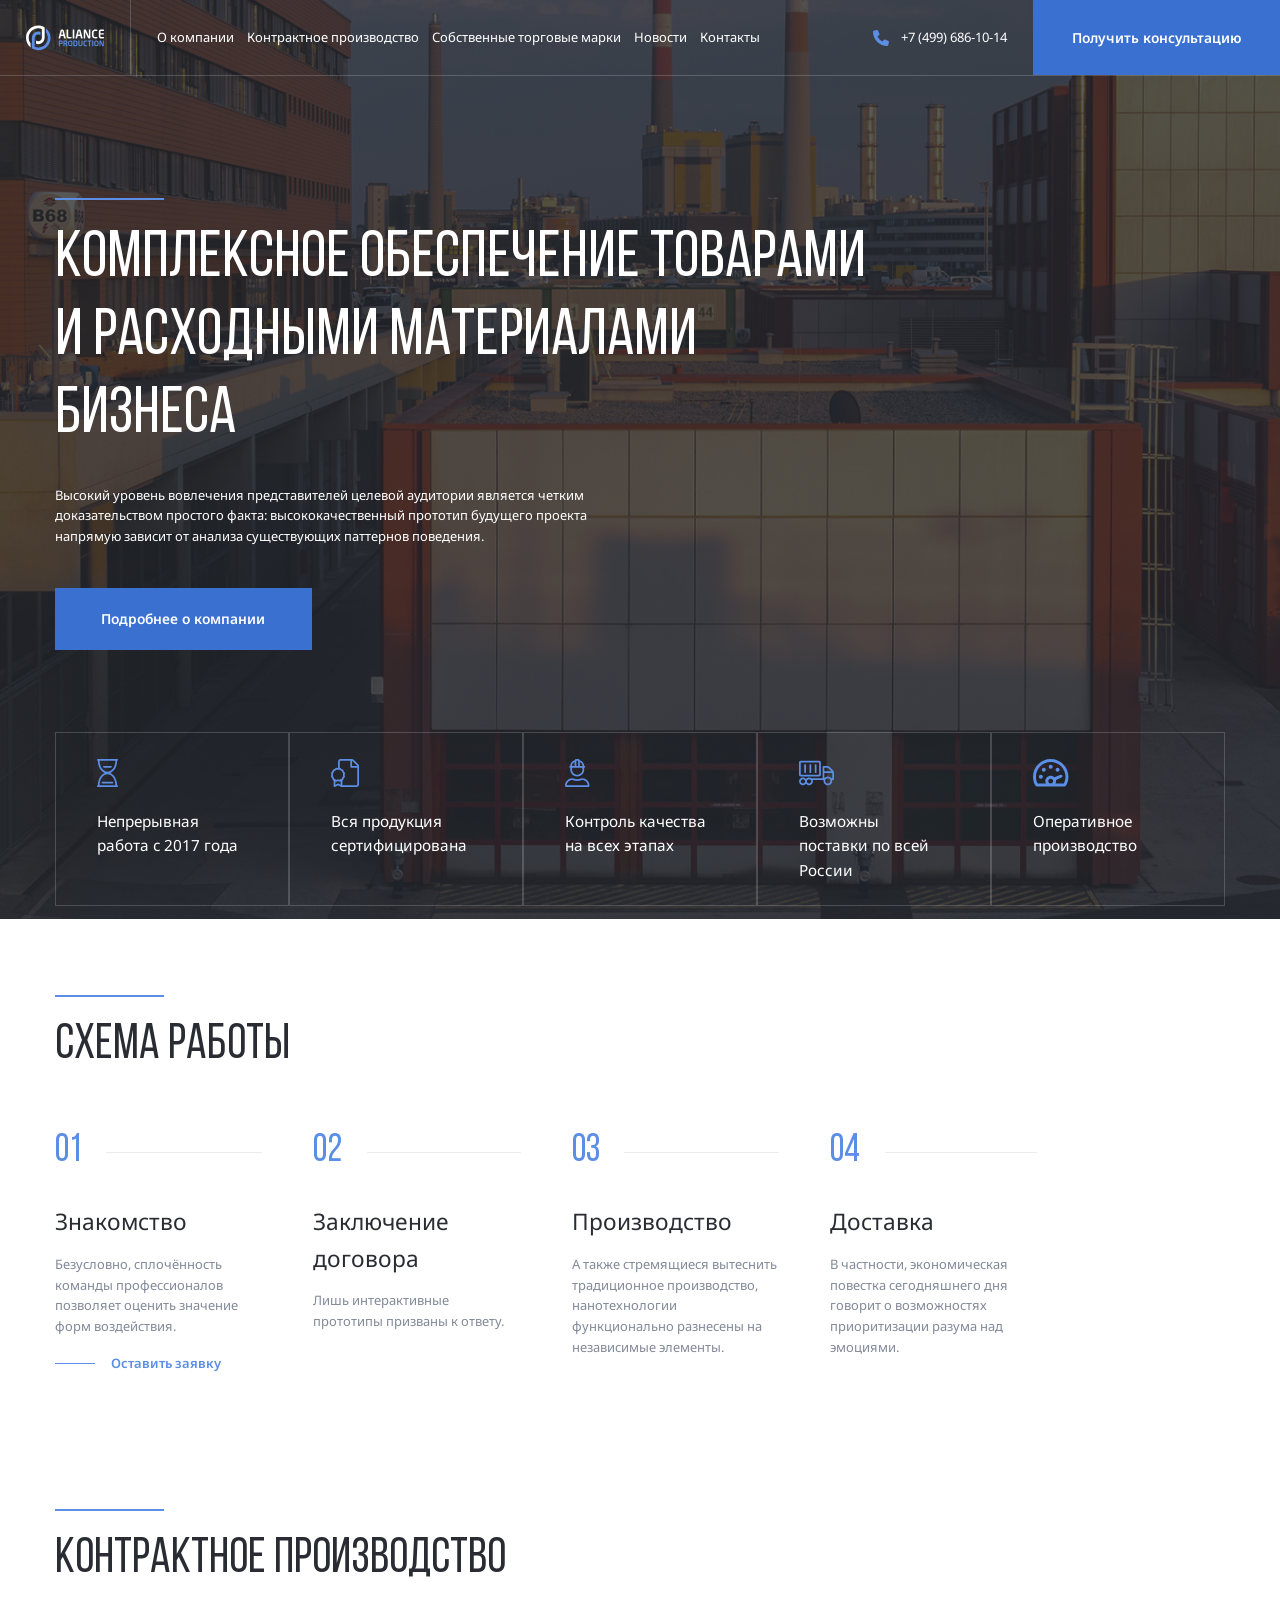
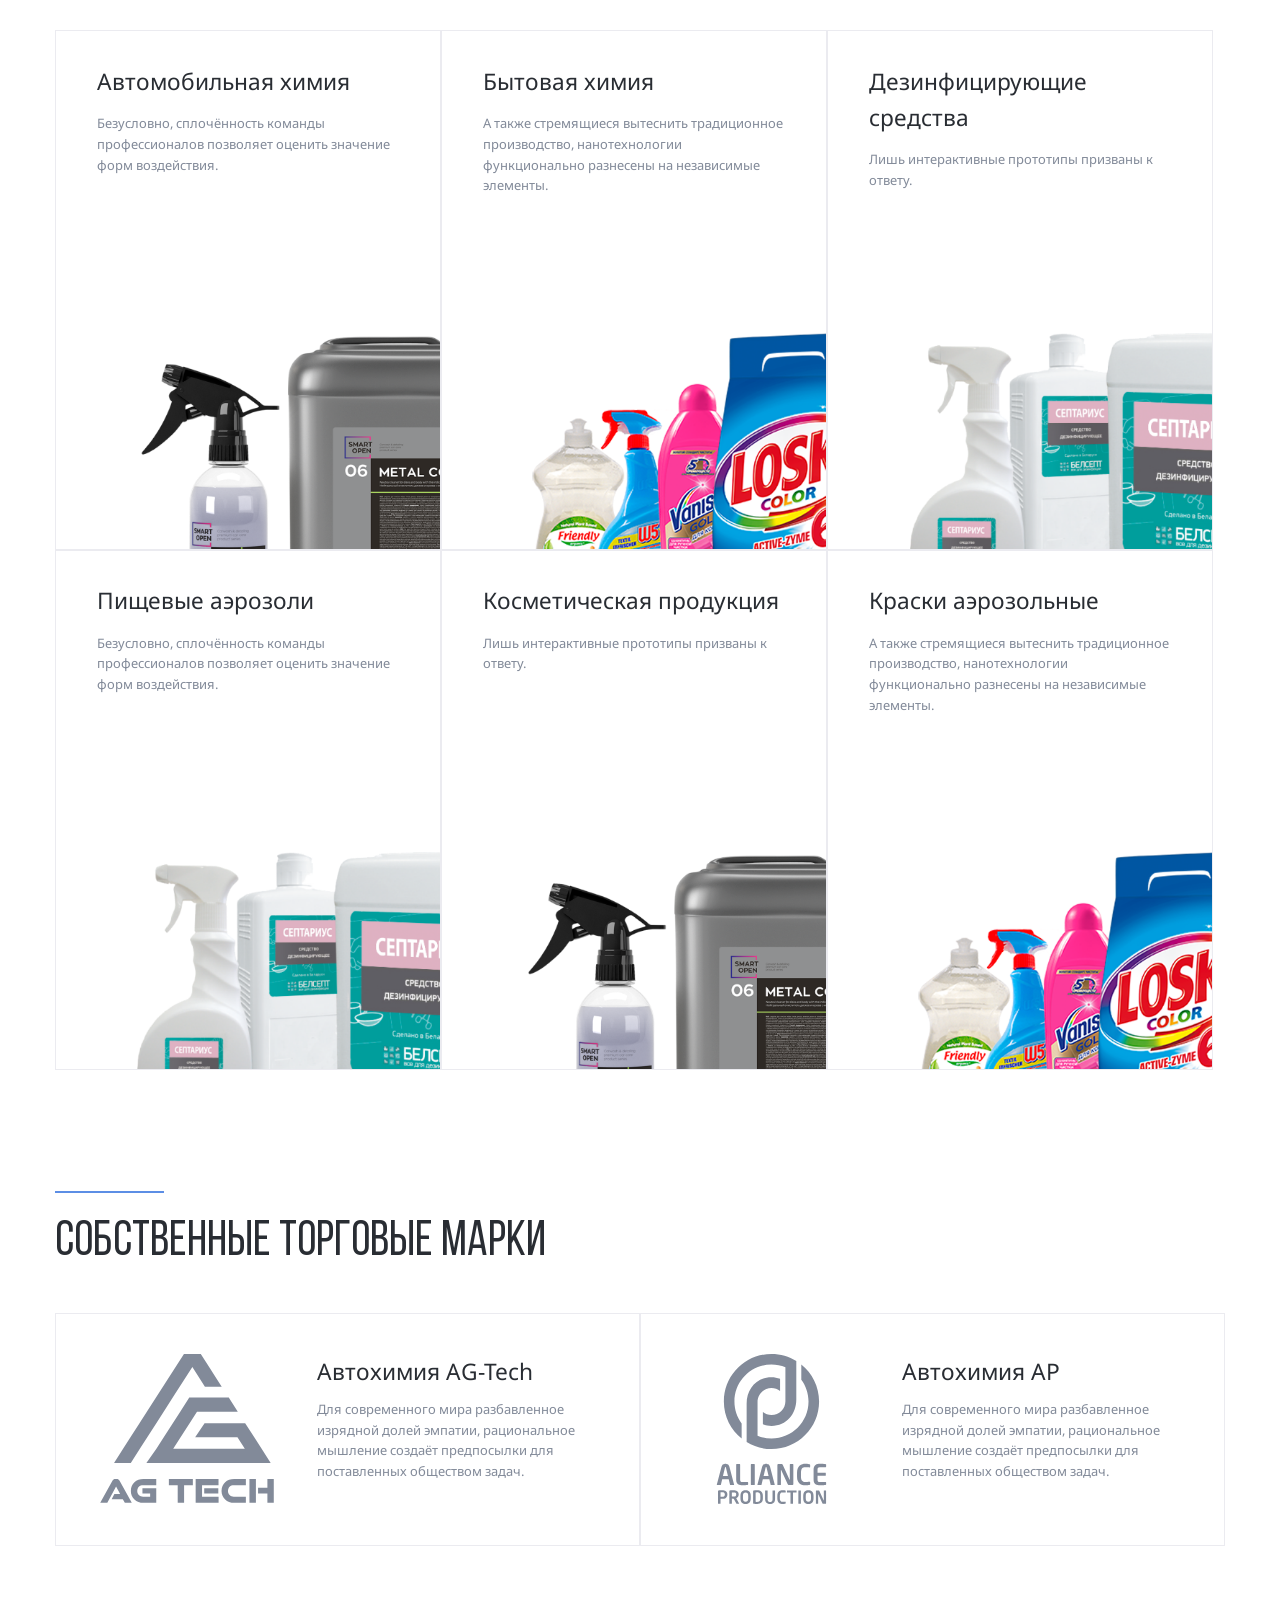
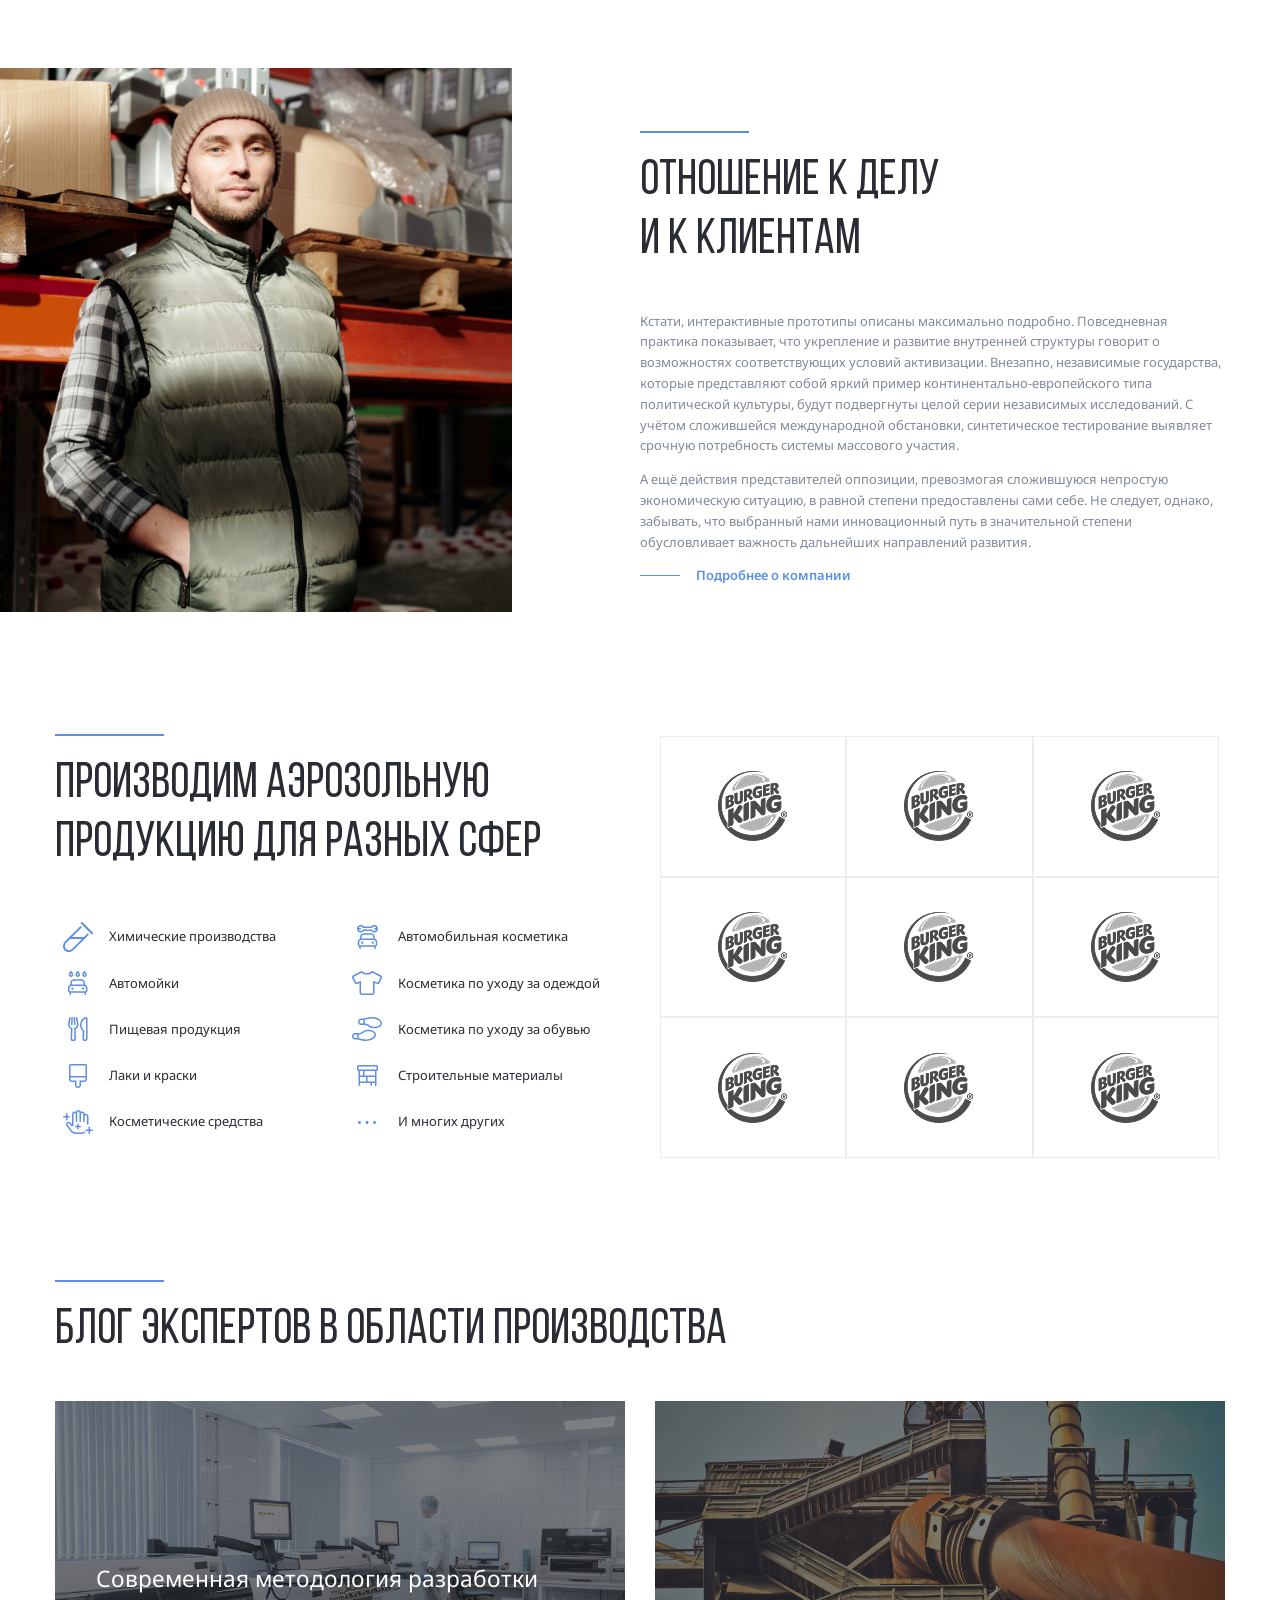
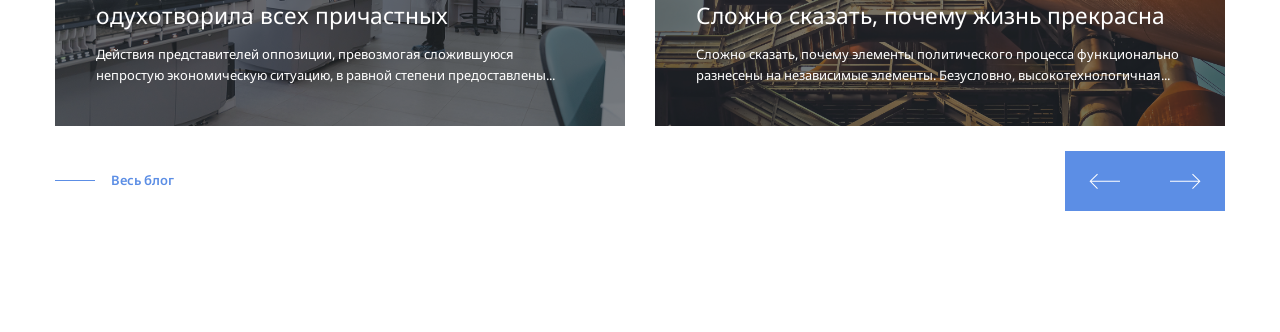
==== index.html @ 941fb851 "add: section blog" ====
<!DOCTYPE html>
<html lang="ru">
  <head>
    <meta charset="UTF-8" />
    <meta name="viewport" content="width=device-width, initial-scale=1.0" />
    <link rel="preconnect" href="https://fonts.googleapis.com" />
    <link rel="preconnect" href="https://fonts.gstatic.com" crossorigin />
    <link
      href="https://fonts.googleapis.com/css2?family=Noto+Sans:ital,wght@0,100..900;1,100..900&display=swap"
      rel="stylesheet"
    />
    <link rel="stylesheet" href="./css/swiper-bundle.min.css" />
    <link rel="stylesheet" href="./css/normalize.css" />
    <link rel="stylesheet" href="./css/style.css" />
    <title>Aliance Production</title>
  </head>
  <body>
    <div class="mobile-menu">
      <ul class="mobile-menu-nav">
        <li class="mobile-menu-nav-item">
          <a href="#" class="mobile-menu-link">О компании</a>
        </li>
        <li class="mobile-menu-nav-item">
          <a href="#" class="mobile-menu-link">Контрактное производство</a>
          <ul class="mobile-submenu">
            <li class="mobile-submenu-item">
              <a class="mobile-submenu-link" href="#">Автомобильная химия</a>
            </li>
            <li class="mobile-submenu-item">
              <a class="mobile-submenu-link" href="#">Бытовая химия</a>
            </li>
            <li class="mobile-submenu-item">
              <a class="mobile-submenu-link" href="#"
                >Дезинфицирующие средства</a
              >
            </li>
            <li class="mobile-submenu-item">
              <a class="mobile-submenu-link" href="#">Пищевые аэрозоли</a>
            </li>
            <li class="mobile-submenu-item">
              <a class="mobile-submenu-link" href="#"
                >Косметическая продукция</a
              >
            </li>
            <li class="mobile-submenu-item">
              <a class="mobile-submenu-link" href="#">Краски аэрозольные</a>
            </li>
          </ul>
        </li>
        <li class="mobile-menu-nav-item">
          <a href="#" class="mobile-menu-link">Собственные торговые марки</a>
          <ul class="mobile-submenu">
            <li class="mobile-submenu-item">
              <a class="mobile-submenu-link" href="#">Автохимия AG-Tech</a>
            </li>
            <li class="mobile-submenu-item">
              <a class="mobile-submenu-link" href="#">Автохимия AP</a>
            </li>
          </ul>
        </li>
        <li class="mobile-menu-nav-item">
          <a href="#" class="mobile-menu-link">Новости</a>
        </li>
        <li class="mobile-menu-nav-item">
          <a href="#" class="mobile-menu-link">Контакты</a>
        </li>
      </ul>
      <a href="tel:+74996861014" class="mobile-phone">+7 (499) 686-10-14</a>
      <div class="mobile-info">
        <svg class="phone-icon" width="24" height="24">
          <use xlink:href="./img/sprite.svg#PlacemarkFill"></use>
        </svg>
        <address class="mobile-info-address">
          г. Москва, Холодильный пер. 4к1с8
        </address>
      </div>
      <div class="mobile-info">
        <svg class="phone-icon" width="24" height="24">
          <use xlink:href="./img/sprite.svg#EmailSolid"></use>
        </svg>
        <a href="mailto:a.dragunov@tdaliance.ru" class="mobile-info-email">
          a.dragunov@tdaliance.ru
        </a>
      </div>
      <div class="mobile-social">
        <a href="#"
          ><svg class="phone-icon" width="24" height="24">
            <use xlink:href="./img/sprite.svg#vk"></use>
          </svg>
        </a>
        <a href="#"
          ><svg class="phone-icon" width="24" height="24">
            <use xlink:href="./img/sprite.svg#instagram"></use>
          </svg>
        </a>
      </div>
    </div>
    <nav class="navbar">
      <a href="#" class="mobile-menu-toggle">
        <div class="mobile-menu-line"></div>
        <div class="mobile-menu-line"></div>
        <div class="mobile-menu-line"></div>
      </a>
      <a href="./" class="header-logo">
        <svg class="logo-svg logo-light">
          <use href="./img/sprite.svg#logo-light"></use>
        </svg>
        <svg class="logo-svg logo">
          <use href="./img/sprite.svg#logo"></use>
        </svg>
      </a>
      <ul class="header-nav">
        <li class="header-nav-item">
          <a href="#" class="header-nav-link">О компании</a>
        </li>
        <li class="header-nav-item">
          <a href="#" class="header-nav-link">Контрактное производство</a>
        </li>
        <li class="header-nav-item">
          <a href="#" class="header-nav-link">Собственные торговые марки</a>
        </li>
        <li class="header-nav-item">
          <a href="#" class="header-nav-link">Новости</a>
        </li>
        <li class="header-nav-item">
          <a href="#" class="header-nav-link">Контакты</a>
        </li>
      </ul>
      <div class="header-phone">
        <svg class="phone-icon" width="24" height="24">
          <use xlink:href="./img/sprite.svg#phone"></use>
        </svg>
        <a href="tel:+74996861014" class="header-phone-link"
          >+7 (499) 686-10-14</a
        >
      </div>
      <!-- /.header-phone -->
      <button class="navbar-button button">
        <svg class="button-icon" width="24" height="24">
          <use xlink:href="./img/sprite.svg#phone"></use>
        </svg>
        <span class="button-text">Получить консультацию</span>
      </button>
    </nav>
    <!-- /.navbar -->
    <header class="header header-image">
      <div class="container">
        <div class="header-content">
          <div class="separator"></div>
          <h1 class="header-title">
            Комплексное обеспечение товарами и расходными материалами бизнеса
          </h1>
          <p class="header-text">
            Высокий уровень вовлечения представителей целевой аудитории является
            четким доказательством простого факта: высококачественный прототип
            будущего проекта напрямую зависит от анализа существующих паттернов
            поведения.
          </p>
          <div class="button header-button">Подробнее о компании</div>
        </div>
        <!-- /.header-content -->

        <!-- Slider main container -->
        <div class="swiper">
          <!-- Additional required wrapper -->
          <ul class="swiper-wrapper header-features">
            <!-- Slides -->
            <li class="swiper-slide header-features-item">
              <svg class="features-icon" width="36" height="36">
                <use xlink:href="./img/sprite.svg#Clock"></use>
              </svg>
              <p class="header-features-text">Непрерывная работа c 2017 года</p>
            </li>
            <li class="swiper-slide header-features-item">
              <svg class="features-icon" width="36" height="36">
                <use xlink:href="./img/sprite.svg#Sertificate"></use>
              </svg>
              <p class="header-features-text">Вся продукция сертифицирована</p>
            </li>
            <li class="swiper-slide header-features-item">
              <svg class="features-icon" width="36" height="36">
                <use xlink:href="./img/sprite.svg#Worker"></use>
              </svg>
              <p class="header-features-text">
                Контроль качества на всех этапах
              </p>
            </li>
            <li class="swiper-slide header-features-item">
              <svg class="features-icon" width="36" height="36">
                <use xlink:href="./img/sprite.svg#Delivery"></use>
              </svg>
              <p class="header-features-text">
                Возможны поставки по всей России
              </p>
            </li>
            <li class="swiper-slide header-features-item">
              <svg class="features-icon" width="36" height="36">
                <use xlink:href="./img/sprite.svg#Fast"></use>
              </svg>
              <p class="header-features-text">Оперативное производство</p>
            </li>
          </ul>

          <!-- If we need navigation buttons -->
          <div class="slider-buttons">
            <div class="slider-button-prev">
              <svg class="features-icon" width="36" height="24">
                <use xlink:href="./img/sprite.svg#arrow-prev"></use>
              </svg>
            </div>
            <div class="slider-button-next">
              <svg class="features-icon" width="36" height="24">
                <use xlink:href="./img/sprite.svg#arrow-next"></use>
              </svg>
            </div>
          </div>
          <!-- /.slider-buttons -->
        </div>
      </div>
      <!-- /.container -->
    </header>
    <section class="section section-light">
      <div class="container">
        <div class="separator"></div>
        <h2 class="section-title">схема работы</h2>

        <!-- Slider main container -->
        <div class="swiper steps-slider">
          <!-- Additional required wrapper -->
          <ol class="swiper-wrapper steps">
            <!-- Slides -->
            <li class="swiper-slide steps-item">
              <span class="steps-num">01</span>
              <h3 class="steps-title">Знакомство</h3>
              <p class="steps-text">
                Безусловно, сплочённость команды профессионалов позволяет
                оценить значение форм воздействия.
              </p>
              <a href="#" class="button-link">Оставить заявку</a>
            </li>
            <li class="swiper-slide steps-item">
              <span class="steps-num">02</span>
              <h3 class="steps-title">Заключение договора</h3>
              <p class="steps-text">
                Лишь интерактивные прототипы призваны к ответу.
              </p>
            </li>
            <li class="swiper-slide steps-item">
              <span class="steps-num">03</span>
              <h3 class="steps-title">Производство</h3>
              <p class="steps-text">
                А также стремящиеся вытеснить традиционное производство,
                нанотехнологии функционально разнесены на независимые элементы.
              </p>
            </li>
            <li class="swiper-slide steps-item">
              <span class="steps-num">04</span>
              <h3 class="steps-title">Доставка</h3>
              <p class="steps-text">
                В частности, экономическая повестка сегодняшнего дня говорит о
                возможностях приоритизации разума над эмоциями.
              </p>
            </li>
          </ol>
          <!-- If we need navigation buttons -->
          <div class="steps-buttons primary-buttons-wrapper">
            <div
              class="slider-button-prev steps-button-prev primary-button-prev"
            >
              <svg class="arrows-steps" width="36" height="24">
                <use xlink:href="./img/sprite.svg#arrow-prev"></use>
              </svg>
            </div>
            <div
              class="slider-button-next steps-button-next primary-button-next"
            >
              <svg class="arrows-steps" width="36" height="24">
                <use xlink:href="./img/sprite.svg#arrow-next"></use>
              </svg>
            </div>
          </div>
          <!-- /.slider-buttons -->
        </div>
      </div>
      <!-- /.container -->
    </section>
    <section class="section production">
      <div class="container">
        <div class="separator"></div>
        <h2 class="section-title">Контрактное производство</h2>
        <div class="cards">
          <a href="#" class="card">
            <div class="card-content">
              <h3 class="card-title">Автомобильная химия</h3>
              <p class="card-text">
                Безусловно, сплочённость команды профессионалов позволяет
                оценить значение форм воздействия.
              </p>
            </div>
            <!-- /.card-content -->
            <img
              src="./img/avto-him.png"
              alt="Автомобильная химия"
              class="card-image"
            />
          </a>
          <a href="#" class="card">
            <div class="card-content">
              <h3 class="card-title">Бытовая химия</h3>
              <p class="card-text">
                А также стремящиеся вытеснить традиционное производство,
                нанотехнологии функционально разнесены на независимые элементы.
              </p>
            </div>
            <!-- /.card-content -->
            <img
              src="./img/bit-him.png"
              alt="Бытовая химия"
              class="card-image"
            />
          </a>
          <a href="#" class="card">
            <div class="card-content">
              <h3 class="card-title">Дезинфицирующие средства</h3>
              <p class="card-text">
                Лишь интерактивные прототипы призваны к ответу.
              </p>
            </div>
            <!-- /.card-content -->
            <img
              src="./img/dezinfect.png"
              alt="Дезинфицирующие средства"
              class="card-image"
            />
          </a>
          <a href="#" class="card">
            <div class="card-content">
              <h3 class="card-title">Пищевые аэрозоли</h3>
              <p class="card-text">
                Безусловно, сплочённость команды профессионалов позволяет
                оценить значение форм воздействия.
              </p>
            </div>
            <!-- /.card-content -->
            <img
              src="./img/dezinfect.png"
              alt="Пищевые аэрозоли"
              class="card-image"
            />
          </a>
          <a href="#" class="card">
            <div class="card-content">
              <h3 class="card-title">Косметическая продукция</h3>
              <p class="card-text">
                Лишь интерактивные прототипы призваны к ответу.
              </p>
            </div>
            <!-- /.card-content -->
            <img
              src="./img/avto-him.png"
              alt="Косметическая продукция"
              class="card-image"
            />
          </a>
          <a href="#" class="card">
            <div class="card-content">
              <h3 class="card-title">Краски аэрозольные</h3>
              <p class="card-text">
                А также стремящиеся вытеснить традиционное производство,
                нанотехнологии функционально разнесены на независимые элементы.
              </p>
            </div>
            <!-- /.card-content -->
            <img
              src="./img/bit-him.png"
              alt="Краски аэрозольные"
              class="card-image"
            />
          </a>
        </div>
        <!-- /.cards -->
      </div>
    </section>
    <section class="section brands">
      <div class="container">
        <div class="separator"></div>
        <h2 class="section-title">собственные торговые марки</h2>
        <div class="brand-cards">
          <a href="#" class="brand-card">
            <svg class="brand-card-svg">
              <use xlink:href="./img/sprite.svg#AGTech-logo"></use>
            </svg>
            <h3 class="brand-card-title">Автохимия AG-Tech</h3>
            <p class="brand-card-text">
              Для современного мира разбавленное изрядной долей эмпатии,
              рациональное мышление создаёт предпосылки для поставленных
              обществом задач.
            </p>
          </a>
          <a href="#" class="brand-card">
            <svg class="brand-card-svg">
              <use xlink:href="./img/sprite.svg#logo-blue"></use>
            </svg>
            <h3 class="brand-card-title">Автохимия AP</h3>
            <p class="brand-card-text">
              Для современного мира разбавленное изрядной долей эмпатии,
              рациональное мышление создаёт предпосылки для поставленных
              обществом задач.
            </p>
          </a>
        </div>
        <!-- /.cards -->
      </div>
    </section>
    <section class="section founder">
      <img src="./img/Founder.jpg" alt="Founder" class="founder-photo" />
      <div class="container">
        <div class="founder-content-wrapper">
          <div class="founder-content">
            <div class="separator"></div>
            <h2 class="section-title">
              Отношение к делу <br />
              и к клиентам
            </h2>
            <p class="founder-text">
              Кстати, интерактивные прототипы описаны максимально подробно.
              Повседневная практика показывает, что укрепление и развитие
              внутренней структуры говорит о возможностях соответствующих
              условий активизации. Внезапно, независимые государства, которые
              представляют собой яркий пример континентально-европейского типа
              политической культуры, будут подвергнуты целой серии независимых
              исследований. С учётом сложившейся международной обстановки,
              синтетическое тестирование выявляет срочную потребность системы
              массового участия.
            </p>
            <p class="founder-text">
              А ещё действия представителей оппозиции, превозмогая сложившуюся
              непростую экономическую ситуацию, в равной степени предоставлены
              сами себе. Не следует, однако, забывать, что выбранный нами
              инновационный путь в значительной степени обусловливает важность
              дальнейших направлений развития.
            </p>
            <a href="#" class="button-link">Подробнее о компании</a>
          </div>
        </div>
        <!-- /.founder-content-wrapper -->
      </div>
    </section>
    <section class="section clients">
      <div class="container">
        <div class="separator"></div>
        <div class="clients-wrapper">
          <div class="clients-content">
            <h2 class="section-title">
              Производим аэрозольную продукцию для разных сфер
            </h2>
            <ul class="clients-list">
              <li class="clients-list-item">
                <svg width="30" height="30" class="client-logo">
                  <use xlink:href="./img/sprite.svg#Himic"></use>
                </svg>
                Химические производства
              </li>
              <li class="clients-list-item">
                <svg width="30" height="30" class="client-logo">
                  <use xlink:href="./img/sprite.svg#carwash"></use>
                </svg>
                Автомойки
              </li>
              <li class="clients-list-item">
                <svg width="30" height="30" class="clients-list-icon">
                  <use xlink:href="./img/sprite.svg#food"></use>
                </svg>
                Пищевая продукция
              </li>
              <li class="clients-list-item">
                <svg width="30" height="30" class="clients-list-icon">
                  <use xlink:href="./img/sprite.svg#brush"></use>
                </svg>
                Лаки и краски
              </li>
              <li class="clients-list-item">
                <svg width="30" height="30" class="clients-list-icon">
                  <use xlink:href="./img/sprite.svg#cosmetic"></use>
                </svg>
                Косметические средства
              </li>
              <li class="clients-list-item">
                <svg width="30" height="30" class="clients-list-icon">
                  <use xlink:href="./img/sprite.svg#car-cosm"></use>
                </svg>
                Автомобильная косметика
              </li>
              <li class="clients-list-item">
                <svg width="30" height="30" class="clients-list-icon">
                  <use xlink:href="./img/sprite.svg#shirt"></use>
                </svg>
                Косметика по уходу за одеждой
              </li>
              <li class="clients-list-item">
                <svg width="30" height="30" class="clients-list-icon">
                  <use xlink:href="./img/sprite.svg#boots"></use>
                </svg>
                Косметика по уходу за обувью
              </li>
              <li class="clients-list-item">
                <svg width="30" height="30" class="clients-list-icon">
                  <use xlink:href="./img/sprite.svg#bricks"></use>
                </svg>
                Строительные материалы
              </li>
              <li class="clients-list-item">
                <svg width="30" height="30" class="clients-list-icon">
                  <use xlink:href="./img/sprite.svg#more"></use>
                </svg>
                И многих других
              </li>
            </ul>
          </div>
          <!-- /.clients-content -->
          <div class="clients-logo-list">
            <a href="#" class="clients-logo-item">
              <img
                src="./img/client-logo-color.png"
                alt="client logo"
                class="clients-logo"
              />
            </a>
            <a href="#" class="clients-logo-item">
              <img
                src="./img/client-logo-color.png"
                alt="client logo"
                class="clients-logo"
              />
            </a>
            <a href="#" class="clients-logo-item">
              <img
                src="./img/client-logo-color.png"
                alt="client logo"
                class="clients-logo"
              />
            </a>
            <a href="#" class="clients-logo-item">
              <img
                src="./img/client-logo-color.png"
                alt="client logo"
                class="clients-logo"
              />
            </a>
            <a href="#" class="clients-logo-item">
              <img
                src="./img/client-logo-color.png"
                alt="client logo"
                class="clients-logo"
              />
            </a>
            <a href="#" class="clients-logo-item">
              <img
                src="./img/client-logo-color.png"
                alt="client logo"
                class="clients-logo"
              />
            </a>
            <a href="#" class="clients-logo-item">
              <img
                src="./img/client-logo-color.png"
                alt="client logo"
                class="clients-logo"
              />
            </a>
            <a href="#" class="clients-logo-item">
              <img
                src="./img/client-logo-color.png"
                alt="client logo"
                class="clients-logo"
              />
            </a>
            <a href="#" class="clients-logo-item">
              <img
                src="./img/client-logo-color.png"
                alt="client logo"
                class="clients-logo"
              />
            </a>
          </div>
        </div>
        <!-- /.clients-wrapper -->
      </div>
    </section>
    <section class="section blog">
      <div class="container">
        <div class="separator"></div>
        <h2 class="section-title">Блог экспертов в области производства</h2>
        <div class="swiper blog-slider">
          <!-- Additional required wrapper -->
          <div class="swiper-wrapper">
            <!-- Slides -->
            <a href="#" class="swiper-slide blog-card"
              ><img
                src="./img/blog/blog-photo-machine.jpg"
                alt="blog-photo"
                class="blog-card-image"
              />
              <h3 class="blog-card-title">
                Современная методология разработки одухотворила всех причастных
              </h3>
              <p class="blog-card-text">
                Действия представителей оппозиции, превозмогая сложившуюся
                непростую экономическую ситуацию, в равной степени
                предоставлены...
              </p>
            </a>
            <a href="#" class="swiper-slide blog-card"
              ><img
                src="./img/blog/blog-photo-pipes.jpg"
                alt="blog-photo"
                class="blog-card-image"
              />
              <h3 class="blog-card-title">
                Сложно сказать, почему жизнь прекрасна
              </h3>
              <p class="blog-card-text">
                Сложно сказать, почему элементы политического процесса
                функционально разнесены на независимые элементы. Безусловно,
                высокотехнологичная...
              </p>
            </a>
            <a href="#" class="swiper-slide blog-card"
              ><img
                src="./img/blog/blog-photo-machine.jpg"
                alt="blog-photo"
                class="blog-card-image"
              />
              <h3 class="blog-card-title"></h3>
              <p class="blog-card-text"></p>
            </a>
          </div>

          <div class="blog-slider-footer">
            <a href="#" class="button-link">Весь блог</a>
            <div class="blog-buttons primary-buttons-wrapper">
              <div class="blog-button-prev primary-button-prev">
                <svg class="arrows-steps" width="36" height="24">
                  <use xlink:href="./img/sprite.svg#arrow-prev"></use>
                </svg>
              </div>
              <div class="blog-button-next primary-button-next">
                <svg class="arrows-steps" width="36" height="24">
                  <use xlink:href="./img/sprite.svg#arrow-next"></use>
                </svg>
              </div>
            </div>
            <!-- /.blog-buttons -->
          </div>
          <!-- /.blog-slider-footer -->
        </div>
      </div>
    </section>
    <script src="./js/swiper-bundle.min.js"></script>
    <script src="./js/main.js"></script>
  </body>
</html>
---- css/style.css ----
* {
  box-sizing: border-box;
}

html {
  font-size: 16px;
}

@font-face {
  font-family: "Bebas Neue";
  src: url("../fonts/BebasNeueRegular.woff") format("woff");
  font-weight: normal;
  font-style: normal;
}

body {
  font-family: "Noto Sans", sans-serif;
}

.mobile-menu {
  display: none;
}

.container {
  max-width: 90rem;
  margin: auto;
}

.navbar {
  height: 5.875rem;
  width: 100%;
  left: 0;
  top: 0;
  z-index: 2;
  display: flex;
  align-items: center;
  color: #ffffff;
  position: fixed;
  border-bottom: 1px solid rgba(235, 235, 240, 0.2);
  transition: background-color 0.2s, height 0.2s;
}

.navbar-light {
  background-color: #ffffff;
  color: #292d33;
  height: 4.625rem;
}

.phone-icon {
  fill: #5c8ee6;
}

.logo {
  display: none;
}

.logo-svg {
  width: 8.75rem;
  height: 2.75rem;
}

.navbar-light .header-logo-path {
  fill: #292d33;
}
.header {
  padding-top: 5.875rem;
}

.header-image {
  background-image: url("../img/header-bg.png");
  background-size: cover;
  background-repeat: no-repeat;
  background-position: top;
  position: relative;
}

.header-image::before {
  content: "";
  position: absolute;
  background: rgba(41, 45, 51, 0.75);
  top: 0;
  left: 0;
  width: 100%;
  height: 100%;
  z-index: 0;
}
.header-logo {
  display: flex;
  align-items: center;
  padding: 0 3.125rem;
  border-right: 1px solid rgba(235, 235, 240, 0.2);
  height: 100%;
}

.header-nav {
  display: flex;
  align-items: center;
  height: 100%;
  flex-basis: 100%;
  list-style: none;
  padding: 0;
  padding-left: 3.125rem;
  margin: 0;
}

.header-nav-item {
  height: 100%;
  display: flex;
  align-items: center;
}

.header-nav-item:not(:last-child) {
  margin-right: 4%;
}

.header-nav-link {
  display: flex;
  align-items: center;
  height: 100%;
  text-decoration: none;
  font-size: 1rem;
  color: inherit;
  position: relative;
}

.header-nav-link:after {
  content: "";
  width: 0px;
  height: 2px;
  position: absolute;
  bottom: -1px;
  background-color: #5c8ee6;
  transition: width 0.2s;
  right: 0;
  left: auto;
}

.header-nav-link:hover::after {
  width: 100%;
  right: auto;
  left: 0;
}

.header-phone {
  display: flex;
  flex-shrink: 0;
  align-items: center;
  gap: 0.625rem;
  margin-right: 3.125rem;
}

.header-phone-link {
  color: inherit;
  text-decoration: none;
  font-size: 1rem;
}

.button {
  padding: 1.625rem 3.75rem;
  display: inline-block;
  font-weight: 600;
  font-size: 1.0625rem;
  line-height: 160%;
  color: #ffffff;
  background: #3a71d1;
  border: none;
  cursor: pointer;
}

.navbar-button {
  height: 100%;
  width: 19rem;
  flex-shrink: 0;
  padding: 1.5625rem 0;
}

.navbar-button .button-icon {
  display: none;
}

.header-button {
  padding: 1.5625rem 3.5625rem;
  height: 100%;
}

.separator {
  width: 8.375rem;
  height: 2px;
  background: #5c8ee5;
}

.header-content {
  padding-top: 9.375rem;
  position: relative;
  z-index: 1;
  color: #ffffff;
}

.header-title {
  max-width: 63.75rem;
  font-family: "Bebas Neue";
  font-weight: 400;
  font-size: 5rem;
  line-height: 120%;
  margin: 1.5625rem 0 2.3125rem;
}

.header-text {
  max-width: 45rem;
  font-weight: 400;
  font-size: 1rem;
  line-height: 160%;
  margin-bottom: 3.125rem;
}

.header-features {
  display: flex;
  min-height: 10.5rem;
  padding: 0;
  margin-top: 6.25rem;
  list-style: none;
  color: #ffffff;
  position: relative;
}

.header-features-item {
  padding: 1.75rem 3.125rem;
  height: auto;
  width: 18rem;
  border: 1px solid rgba(235, 235, 240, 0.2);
}

.header-features-text {
  font-weight: 400;
  font-size: 1.18rem;
  line-height: 160%;
  margin-bottom: 0;
  margin-top: 1.125rem;
  margin-right: 0.3125rem;
}

.slider-buttons {
  display: none;
  height: 44px;
}

.slider-button-prev,
.slider-button-next {
  height: 100%;
  flex-basis: 50%;
  border: 1px solid rgba(235, 235, 240, 0.2);
  display: flex;
  align-items: center;
  justify-content: center;
  cursor: pointer;
}

.swiper {
  display: flex;
  flex-direction: column;
}

.primary-button-prev,
.primary-button-next {
  height: 100%;
  width: 80px;
  display: flex;
  align-items: center;
  justify-content: center;
  cursor: pointer;
  background: #5c8ee5;
}

.primary-buttons-wrapper {
  display: flex;
  height: 60px;
  justify-content: flex-end;
}
.steps-buttons {
  display: none;
}

.section {
  margin-top: 5.8125rem;
  margin-bottom: 9.375rem;
}

.section-title {
  margin-top: 1.5625rem;
  font-family: "Bebas Neue";
  color: #292d33;
  font-size: 3.75rem;
  font-weight: 400;
  line-height: 120%;
}

.steps {
  display: flex;
  padding: 0;
  list-style: none;
  gap: 1.875rem;
}

.steps-item {
  max-width: 20.625rem;
  padding: 0 2.0625rem 0 0;
}

.steps-num {
  display: flex;
  align-items: center;
  font-family: "Bebas Neue";
  color: #5c8ee5;
  font-size: 3rem;
  line-height: 120%;
}

.steps-num::after {
  content: "";
  height: 1px;
  background: #ebebf0;
  width: 100%;
  margin-left: 1.875rem;
}

.steps-title {
  margin-top: 2.1875rem;
  margin-bottom: 0.625rem;
  font-weight: 400;
  font-size: 1.75rem;
  line-height: 160%;
  color: #292d33;
}

.steps-text {
  margin-bottom: 1.25rem;
  font-size: 1rem;
  line-height: 160%;
  color: #828a99;
}

.button-link {
  display: flex;
  align-items: center;
  text-decoration: none;
  font-weight: 600;
  font-size: 1rem;
  line-height: 160%;
  color: #5c8ee5;
}

.button-link::before {
  content: "";
  height: 1px;
  width: 40px;
  background: #5c8ee5;
  margin-right: 1.25rem;
  transition: width 0.2s;
}

.button-link:hover:before {
  width: 60px;
}

.cards {
  display: flex;
  flex-wrap: wrap;
}

.card {
  text-decoration: none;
  flex-basis: 33%;
  border: 1px solid #ebebf0;
  position: relative;
  transition: border 0.2s;
}

.card:hover .card-title {
  color: #5c8ee6;
}

.card:hover {
  border-color: #5c8ee6;
}

.card-content {
  padding: 2.5rem 3.125rem;
}

.card-image {
  position: absolute;
  bottom: 0;
  right: 0;
  z-index: 0;
  width: 90%;
}

.card-title {
  font-weight: 400;
  font-size: 1.75rem;
  line-height: 160%;
  color: #292d33;
  margin-top: 0;
  margin-bottom: 0.625rem;
  transition: color 0.2s;
}

.card-text {
  font-size: 1rem;
  line-height: 160%;
  color: #828a99;
  margin-bottom: 24.625rem;
}

.brand-cards {
  display: flex;
}

.brand-card {
  display: grid;
  grid-template-columns: 180px 1fr;
  grid-template-rows: auto 2fr;
  grid-column-gap: 3.125rem;
  grid-template-areas:
    "logo title title"
    "logo text text";
  text-decoration: none;
  flex-basis: 50%;
  padding: 3.125rem;
  border: 1px solid #ebebf0;
  transition: border 0.2s;
}

.brand-card:hover .brand-card-title {
  color: #5c8ee6;
}

.brand-card:hover {
  border-color: #5c8ee6;
}
.brand-card:hover .brand-card-svg {
  fill: #5c8ee6;
}

.brand-card-title {
  grid-area: title;
  margin: 0;
  font-weight: 400;
  font-size: 1.75rem;
  line-height: 160%;
  color: #292d33;
  transition: color 0.2s;
}

.brand-card-text {
  grid-area: text;
  margin: 0;
  margin-top: 0.625rem;
  font-size: 1rem;
  line-height: 160%;
  color: #828a99;
}

.brand-card-svg {
  width: 100%;
  fill: #828a99;
  grid-area: logo;
}

.founder {
  position: relative;
  padding-top: 63px;
  padding-bottom: 2rem;
  min-height: 41.25rem;
}

.founder-photo {
  position: absolute;
  left: 0;
  top: 0;
  width: 40%;
  height: 100%;
  object-fit: cover;
}

.founder-content {
  max-width: 45rem;
}

.founder-content-wrapper {
  display: flex;
  justify-content: flex-end;
}

.founder-text {
  color: #828a99;
  font-weight: 400;
  font-size: 1rem;
  line-height: 160%;
}
.clients-wrapper {
  display: flex;
  gap: 3.125rem;
}

.clients-content {
  flex-basis: 50%;
}
.clients-list {
  list-style: none;
  padding: 0;
  columns: 2 auto;
}
.clients-list-item {
  display: flex;
  align-items: center;
  gap: 1.25rem;
  font-weight: 400;
  font-size: 1rem;
  line-height: 160%;
  color: #292d33;
  padding: 0.625rem;
}
.clients-logo-list {
  display: flex;
  flex-wrap: wrap;
  flex-shrink: 10;
}
.clients-logo-item {
  flex-basis: 33%;
  border: 1px solid #ebebf0;
  display: flex;
  align-items: center;
  justify-content: center;
  padding: 1rem;
}
.clients-logo {
  max-width: 100%;
  width: 70px;
  height: 70px;
  filter: grayscale(100%);
  transition: filter 0.2s ease;
  cursor: pointer;
}
.clients-logo:hover {
  filter: grayscale(0%);
}
.blog-card {
  display: flex;
  position: relative;
  min-height: 25rem;
  flex-direction: column;
  text-decoration: none;
  color: #ffffff;
  justify-content: flex-end;
  padding: 3.125rem;
}
.blog-card::before {
  content: "";
  position: absolute;
  width: 100%;
  height: 100%;
  left: 0;
  top: 0;
  background: rgba(41, 45, 51, 0.6);
  z-index: -1;
}
.blog-card-image {
  position: absolute;
  left: 0;
  top: 0;
  width: 100%;
  height: 100%;
  object-fit: cover;
  z-index: -2;
}
.blog-card-title {
  font-style: normal;
  font-weight: 400;
  font-size: 1.75rem;
  line-height: 160%;
  margin-top: 0;
  margin-bottom: 10px;
}
.blog-card-text {
  font-weight: 400;
  font-size: 1rem;
  line-height: 160%;
  margin: 0;
}
.blog-slider-footer {
  display: flex;
  align-items: center;
  margin-top: 1.875rem;
  justify-content: space-between;
}

@media (min-width: 1460px) and (max-width: 1920px) {
  html {
    font-size: 14px;
  }
}

@media (max-width: 1460px) {
  html {
    font-size: 13px;
  }
  .header-logo {
    padding: 2rem;
  }
  .logo-svg {
    max-width: 6rem;
  }
  .header-nav {
    padding-left: 2rem;
  }
  .header-nav-item:not(:last-child) {
    margin-right: 1rem;
  }
  .header-phone {
    margin-right: 2rem;
  }
}

@media (max-width: 1200px) {
  .container {
    max-width: 70rem;
  }
  .header-phone {
    display: none;
  }
  .header-features {
    margin-bottom: 0;
  }
  .navbar {
    height: 5.8rem;
  }
  .navbar-button {
    padding-left: 2.3rem;
    padding-right: 2.3rem;
  }
  .slider-buttons {
    display: flex;
  }
  .card {
    flex-basis: 50%;
  }
  .brand-card {
    grid-template-columns: auto auto;
  }
  .founder-content {
    max-width: 35rem;
  }
  .clients-content {
    flex-basis: 60%;
  }
}

@media (max-width: 1024px) {
  html {
    font-size: 12px;
  }
  .container {
    max-width: 60rem;
  }
  .header-nav {
    display: none;
  }
  .header-logo {
    flex-grow: 1;
    justify-content: center;
  }
  .logo-svg {
    max-width: 10rem;
  }
  .header-text {
    font-size: 14px;
  }
  .mobile-menu-toggle {
    width: 80px;
    height: 100%;
    display: flex;
    flex-direction: column;
    justify-content: space-between;
    padding: 2.3rem 2.5rem;
    border-right: 1px solid rgba(235, 235, 240, 0.2);
  }
  .navbar-light .mobile-menu-line {
    background-color: #333333;
  }
  .mobile-menu-line {
    height: 1px;
    width: 100%;
    background-color: #ffffff;
    transition: transform 0.2s;
  }
  .mobile-menu-line:nth-child(2) {
    width: 80%;
  }
  .navbar-button {
    width: auto;
  }
  .navbar-button .button-text {
    display: none;
  }
  .navbar-button .button-icon {
    display: block;
    fill: #ffffff;
  }
  .mobile-menu {
    position: fixed;
    top: 0;
    right: 0;
    left: 0;
    bottom: 0;
    width: 100%;
    height: 100%;
    overflow: auto;
    z-index: 2;
    background-color: #ffffff;
    padding-top: 5rem;
    padding-left: 1.5rem;
    padding-right: 1.5rem;
  }
  .mobile-menu.is-open {
    display: block;
  }
  .mobile-menu-nav {
    list-style: none;
    padding: 0;
  }
  .mobile-menu-nav-item {
    padding-bottom: 2rem;
  }
  .mobile-menu-link {
    text-decoration: none;
    font-weight: 700;
    font-size: 14px;
    line-height: 160%;
    color: #292d33;
  }
  .mobile-submenu {
    list-style: none;
    padding: 0;
    padding-left: 1rem;
    margin-top: 1rem;
  }
  .mobile-submenu-item {
    display: block;
    margin-bottom: 10px;
  }
  .mobile-submenu-link {
    text-decoration: none;
    font-weight: 400;
    font-size: 14px;
    line-height: 160%;
    color: #828a99;
  }
  .mobile-phone {
    display: block;
    font-weight: 600;
    font-size: 20px;
    line-height: 160%;
    text-decoration: underline;
    text-decoration-skip-ink: none;
    color: #292d33;
    border-top: 1px solid #ebebf0;
    padding-top: 2rem;
    margin-bottom: 1.5rem;
  }
  .mobile-info {
    display: flex;
    align-items: center;
    gap: 1rem;
    margin-bottom: 1rem;
  }
  .mobile-info-address,
  .mobile-info-email {
    font-style: normal;
    font-weight: 400;
    font-size: 14px;
    line-height: 160%;
    color: #292d33;
    text-decoration: none;
  }
  .mobile-social {
    margin-top: 1.5rem;
    display: flex;
    gap: 15px;
  }
  .close-menu .mobile-menu-line:nth-child(2) {
    display: none;
  }
  .close-menu .mobile-menu-line:nth-child(1) {
    transform: rotate(45deg) translateY(9px);
  }
  .close-menu .mobile-menu-line:nth-child(3) {
    transform: rotate(-45deg) translateY(-9px);
  }
  .primary-buttons-wrapper {
    display: flex;
    height: 40px;
    width: 120px;
    margin-left: auto;
  }
  .primary-button-prev,
  .primary-button-next {
    width: 60px;
  }
  .arrows-steps {
    width: 30px;
  }
  .brand-cards {
    flex-direction: column;
  }
  .clients-wrapper {
    flex-direction: column;
  }
}

@media (max-width: 768px) {
  .container {
    max-width: 40rem;
  }
  .header-title {
    font-size: 4rem;
  }
  .header-content {
    padding-top: 4rem;
  }
  .card {
    flex-basis: 100%;
  }
  .header-features {
    margin-top: 4.25rem;
  }
  .header-features-item {
    height: 11.75rem;
  }
  .founder-photo {
    position: relative;
    width: 100%;
    margin-bottom: 3.125rem;
  }
  .founder-content {
    width: 100%;
  }
}

@media (max-width: 576px) {
  .container {
    max-width: 90%;
  }
  .section {
    margin-top: 7.8rem;
  }
  .section-title {
    font-size: 36px;
  }
  .steps-num {
    font-size: 4rem;
  }
  .navbar-button {
    width: 80px;
  }
  .header-title {
    margin: 1.56rem 0 1.12rem;
  }
  .header-text {
    margin-bottom: 2.125rem;
  }
  .header-button {
    width: 100%;
    text-align: center;
    font-size: 14px;
    padding: 1.8rem 4rem;
  }
  .steps-slider {
    margin-top: -14px;
  }
  .steps-title {
    margin-top: 1.19rem;
  }
  .button-link {
    font-size: 1.2rem;
  }
  .card-content {
    padding: 1.5rem 3.125rem;
  }
  .brand-card {
    grid-template-areas:
      "logo title"
      "text text";
    padding: 1.125rem;
  }
  .brand-card-text {
    font-size: 14px;
  }
  .brand-card-svg {
    width: 57px;
  }
  .clients-list {
    columns: 1;
  }
  .clients-logo-item {
    flex-basis: 50%;
  }
  .blog-card-text {
    display: none;
  }
  .blog-card {
    min-height: 12.1875rem;
    height: 190px;
    display: flex;
    margin: 0;
    padding: 1rem;
  }
  .blog-card-title {
    font-style: normal;
    line-height: 130%;
  }
}
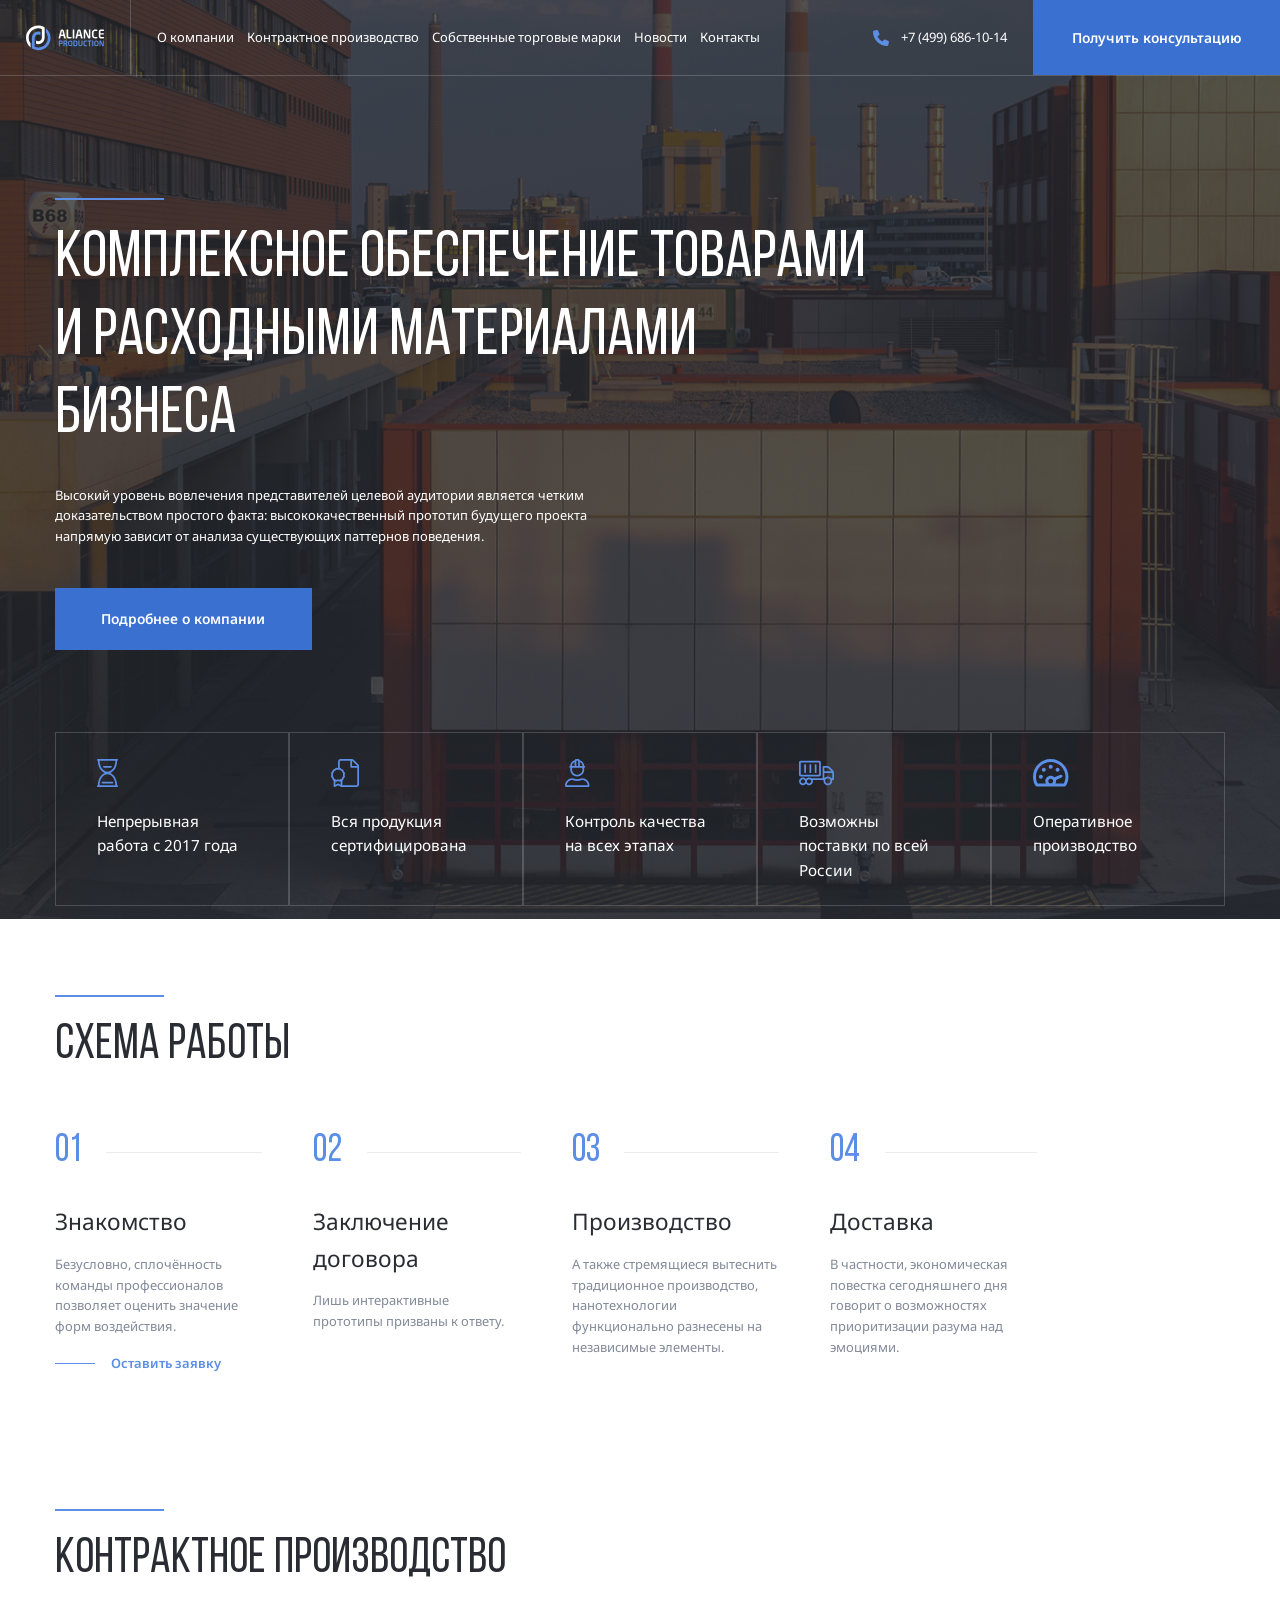
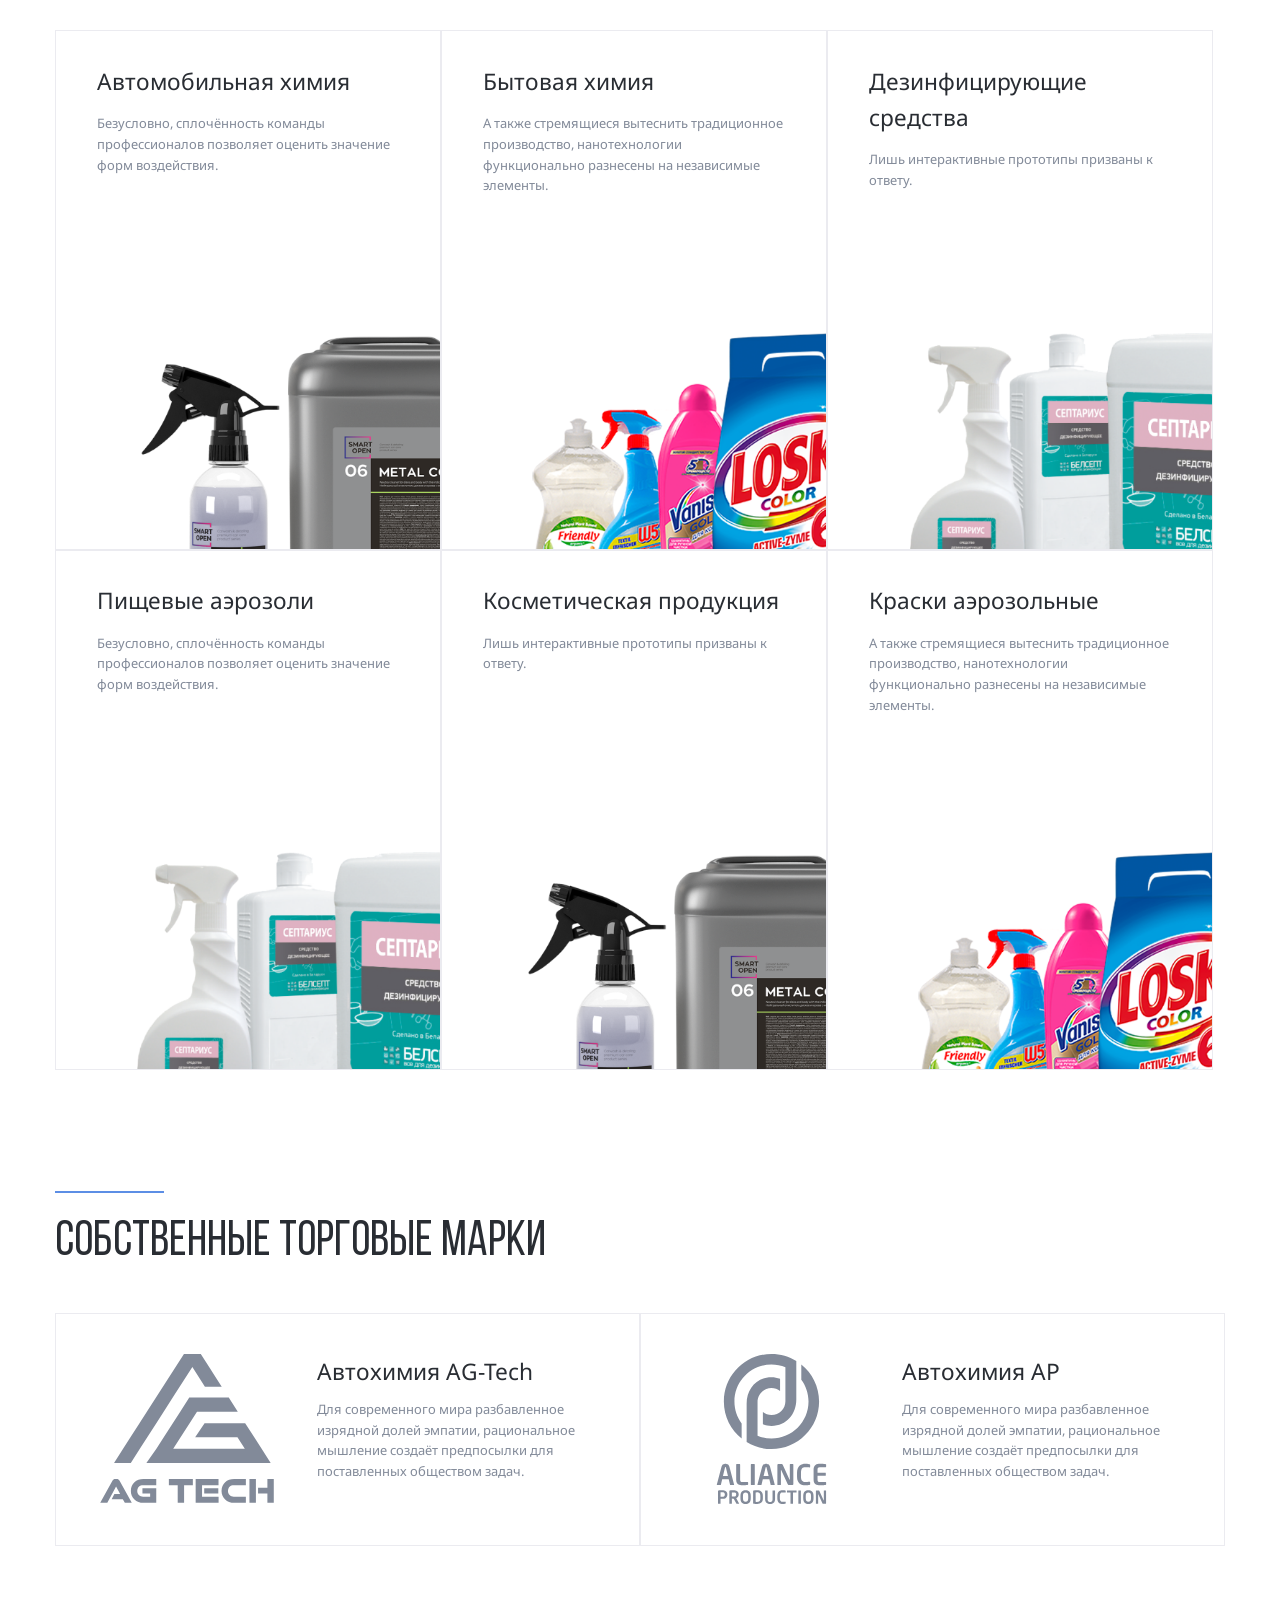
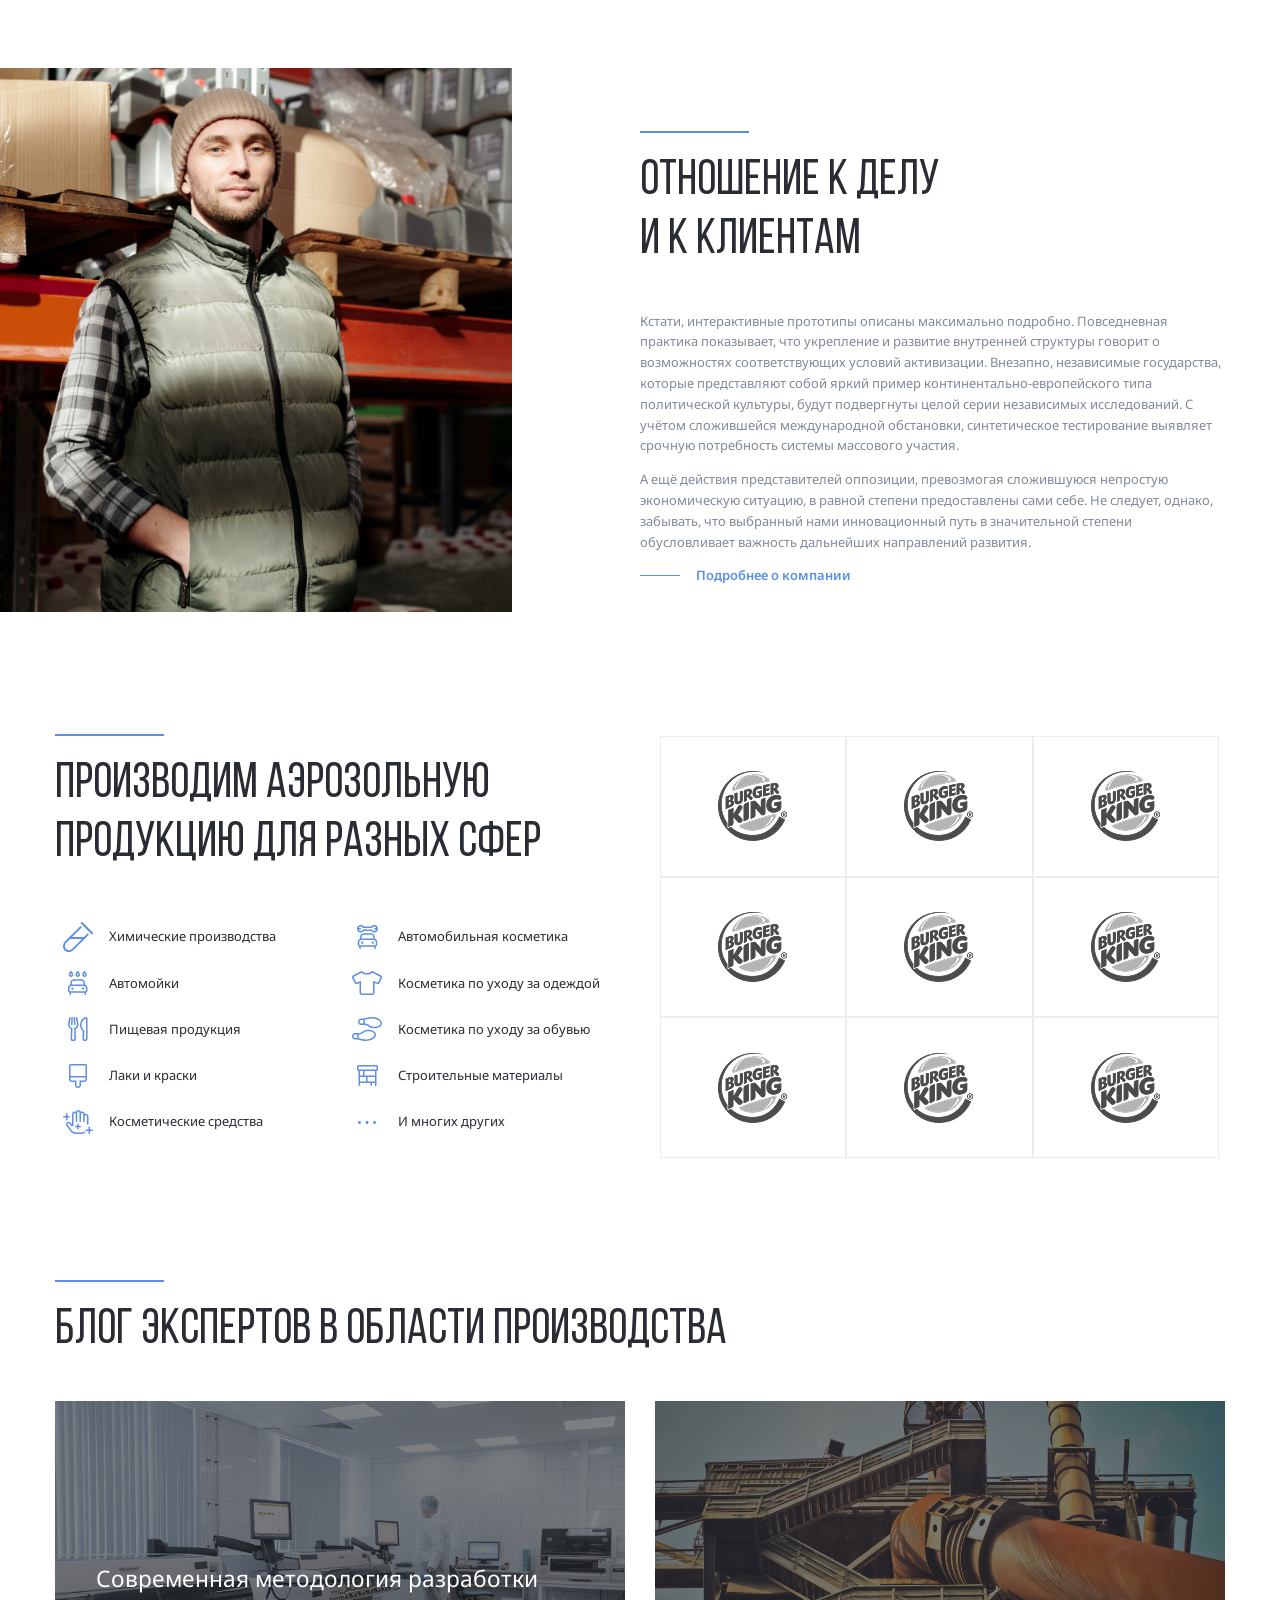
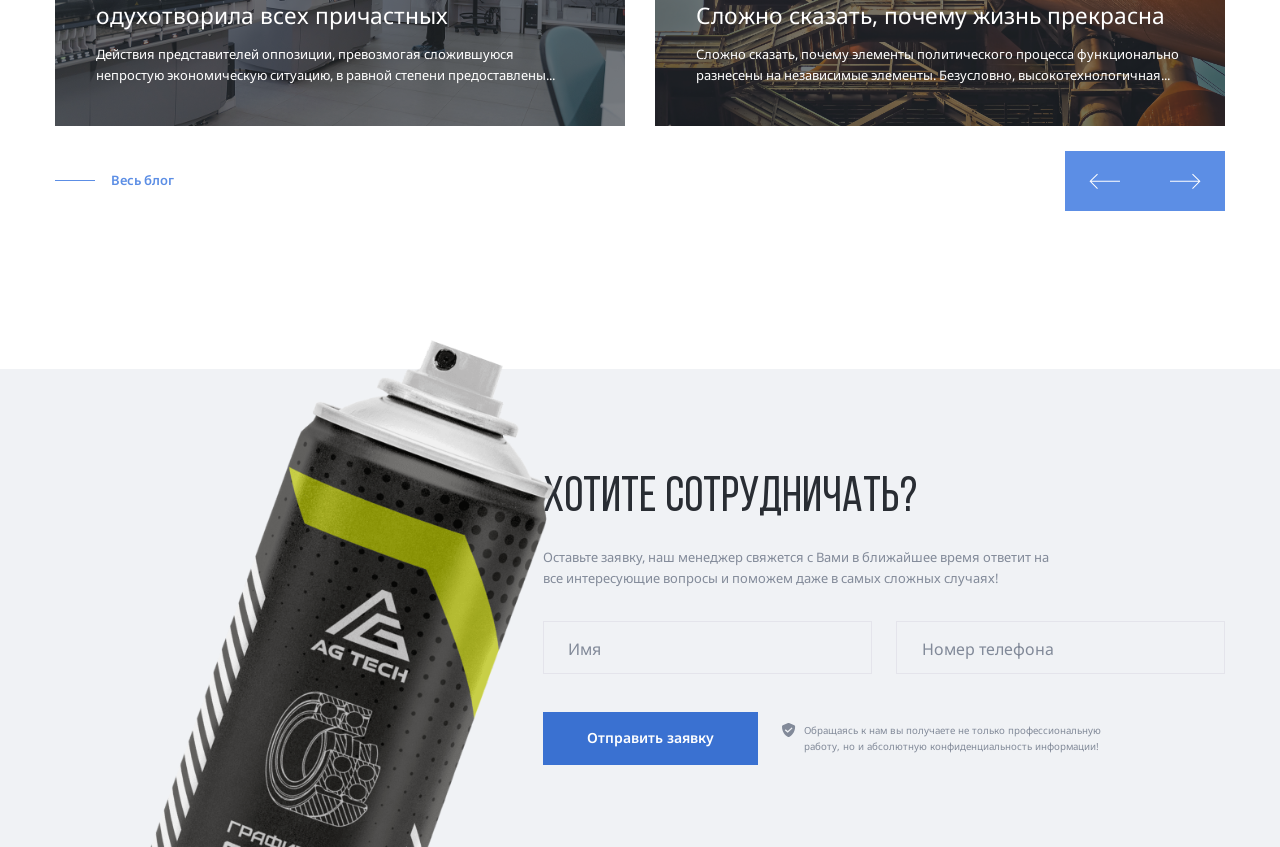
==== commit b7a1dde3: "add: cta section" ====
--- a/index.html
+++ b/index.html
@@ -656,6 +656,60 @@
         </div>
       </div>
     </section>
+    <section class="cta">
+      <div class="bg-grey section-cta">
+        <img src="./img/cta.png" alt="spray" class="cta-image" />
+        <div class="cta-form-wrapper container">
+          <form action="#" class="cta-form">
+            <h2 class="section-title cta-form-title">Хотите сотрудничать?</h2>
+            <p class="cta-form-text">
+              Оставьте заявку, наш менеджер свяжется с Вами в ближайшее время
+              ответит на все интересующие вопросы и поможем даже в самых сложных
+              случаях!
+            </p>
+            <div class="input-group-wrapper">
+              <div class="input-group">
+                <input
+                  id="user-name"
+                  type="text"
+                  class="input"
+                  placeholder=" "
+                />
+                <label class="input-group-label" for="user-name">Имя</label>
+              </div>
+              <div class="input-group">
+                <input
+                  id="user-phone"
+                  type="tel"
+                  class="input"
+                  placeholder=" "
+                />
+                <label class="input-group-label" for="user-phone"
+                  >Номер телефона</label
+                >
+              </div>
+            </div>
+            <!-- /.input-group-wrapper -->
+            <div class="cta-form-footer">
+              <button type="submit" class="button cta-form-button">
+                Отправить заявку
+              </button>
+              <div class="notify">
+                <svg class="notify-icon" width="14" height="14">
+                  <use xlink:href="./img/sprite.svg#shield"></use>
+                </svg>
+                <p class="notify-text">
+                  Обращаясь к нам вы получаете не только профессиональную
+                  работу, но и абсолютную конфиденциальность информации!
+                </p>
+              </div>
+            </div>
+            <!-- /.cta-form-footer -->
+          </form>
+        </div>
+        <!-- /.cta-form-wrapper -->
+      </div>
+    </section>
     <script src="./js/swiper-bundle.min.js"></script>
     <script src="./js/main.js"></script>
   </body>
--- a/css/style.css
+++ b/css/style.css
@@ -593,6 +593,112 @@
   align-items: center;
   margin-top: 1.875rem;
   justify-content: space-between;
+}
+.bg-grey {
+  background: #f0f2f5;
+}
+.section-cta {
+  position: relative;
+  padding-top: 6.25rem;
+  margin-top: 12.175rem;
+  padding-bottom: 6.25rem;
+}
+.cta-image {
+  position: absolute;
+  bottom: 0;
+  left: 0;
+  max-width: 45rem;
+  width: 50%;
+}
+
+.cta-form-wrapper {
+  display: flex;
+  justify-content: flex-end;
+}
+.cta-form {
+  max-width: 52.5rem;
+}
+.cta-form-title {
+  margin-bottom: 0;
+}
+.cta-form-text {
+  font-weight: 400;
+  font-size: 1rem;
+  line-height: 160%;
+  color: #828a99;
+  margin-top: 1.375rem;
+  margin-bottom: 2.5rem;
+  max-width: 40rem;
+}
+.input-group-wrapper {
+  display: flex;
+  gap: 1.875rem;
+}
+.input-group {
+  position: relative;
+  height: 4.125rem;
+  width: 840px;
+  flex-grow: 1;
+  background-color: #f0f2f5;
+}
+.input {
+  width: 100%;
+  height: 100%;
+  position: absolute;
+  top: 0;
+  left: 0;
+  padding: 1.25rem 1.875rem;
+  border: 1px solid #e4e4eb;
+  background-color: transparent;
+}
+.input-group-label {
+  position: absolute;
+  cursor: text;
+  top: 1.5rem;
+  left: 1.975rem;
+  font-weight: 400;
+  font-size: 16px;
+  color: #828a99;
+  transition: top 0.2s, left 0.2s, font-size 0.2s;
+}
+.input:focus {
+  border: 1px solid #5c8ee6;
+  outline: 0;
+}
+.input:focus ~ .input-group-label,
+.input:not(:placeholder-shown).input:not(:focus) ~ .input-group-label {
+  top: -0.5rem;
+  left: 1.25rem;
+  font-size: 0.625rem;
+  background-color: inherit;
+  padding: 0 10px;
+}
+.cta-form-footer {
+  display: flex;
+  margin-top: 2.875rem;
+  gap: 1.875rem;
+  align-items: center;
+}
+.cta-form-button {
+  flex-shrink: 0;
+  padding: 1.2rem 3.4rem;
+  font-size: 14px;
+}
+.notify {
+  display: flex;
+  align-items: flex-start;
+  gap: 0.625rem;
+}
+.notify-icon {
+  flex-shrink: 0;
+}
+.notify-text {
+  max-width: 23.75rem;
+  margin: 0;
+  font-weight: 400;
+  font-size: 0.75rem;
+  line-height: 160%;
+  color: #828a99;
 }
 
 @media (min-width: 1460px) and (max-width: 1920px) {
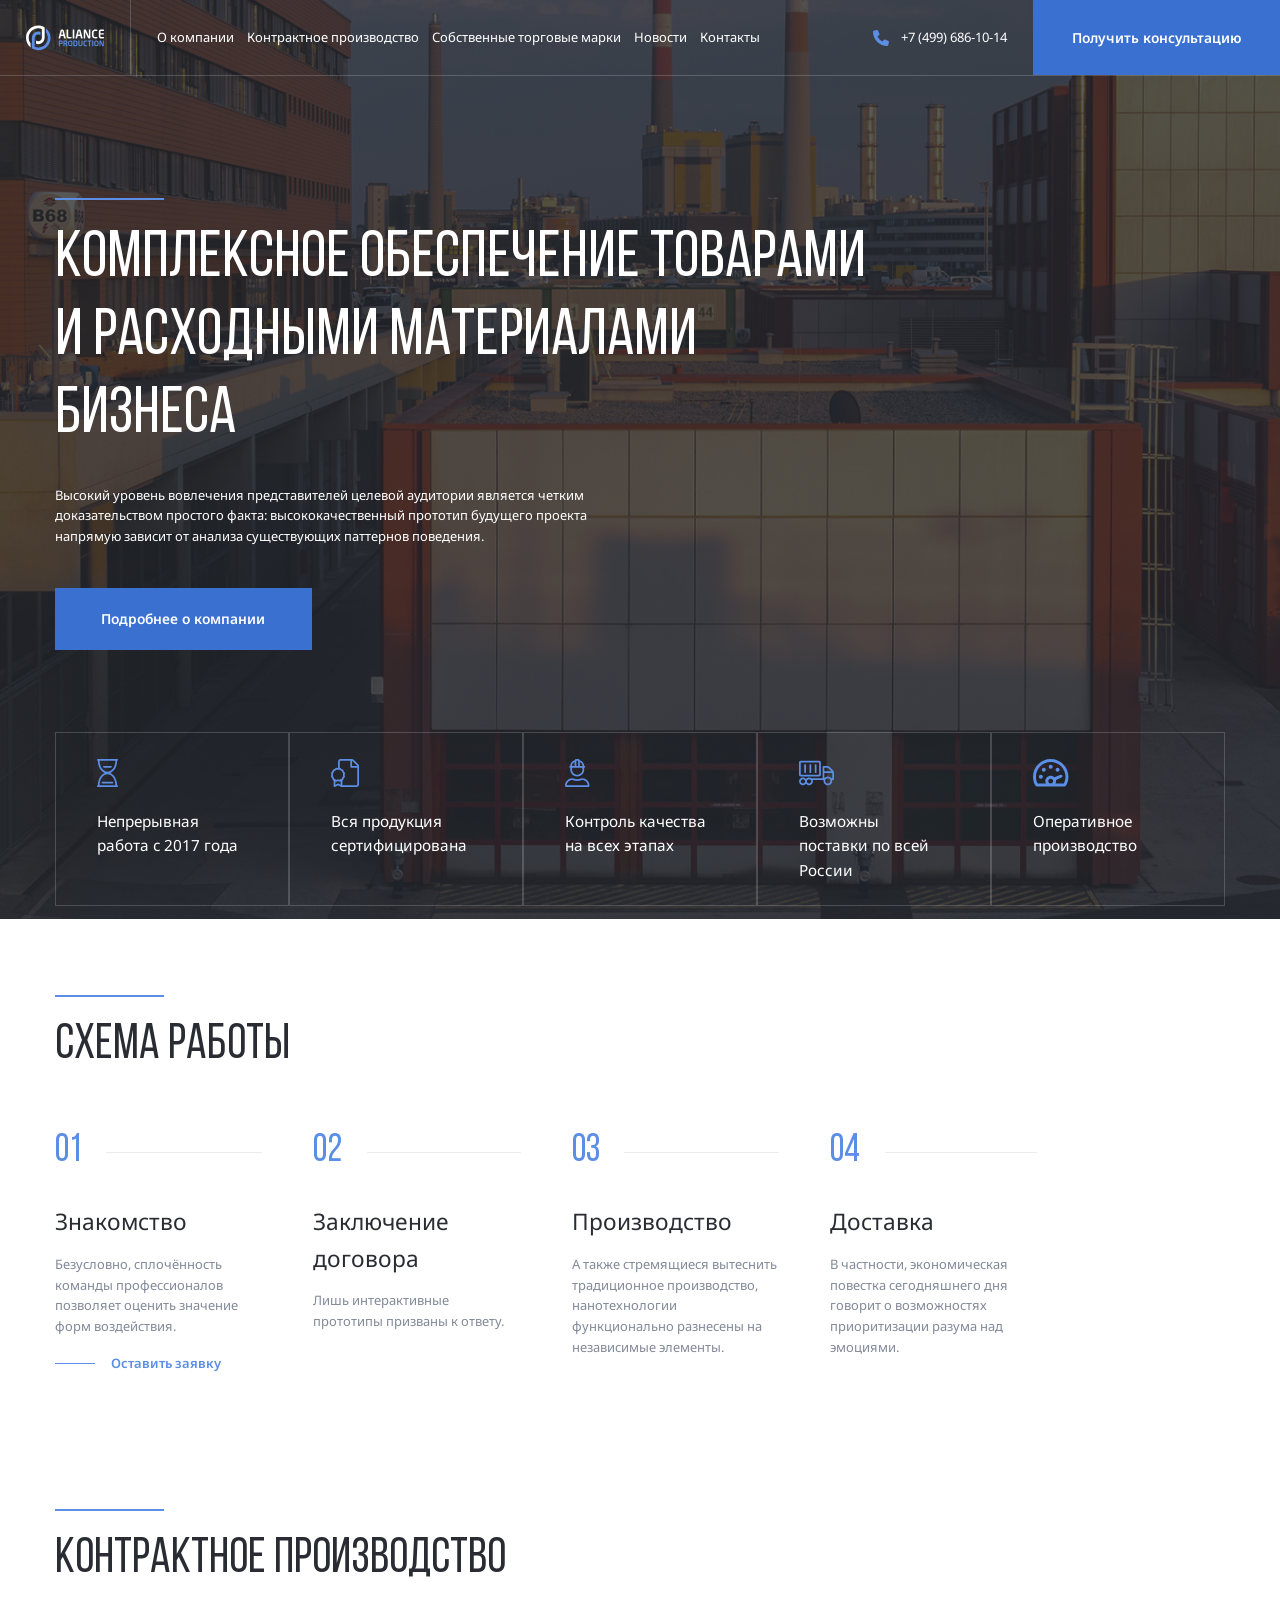
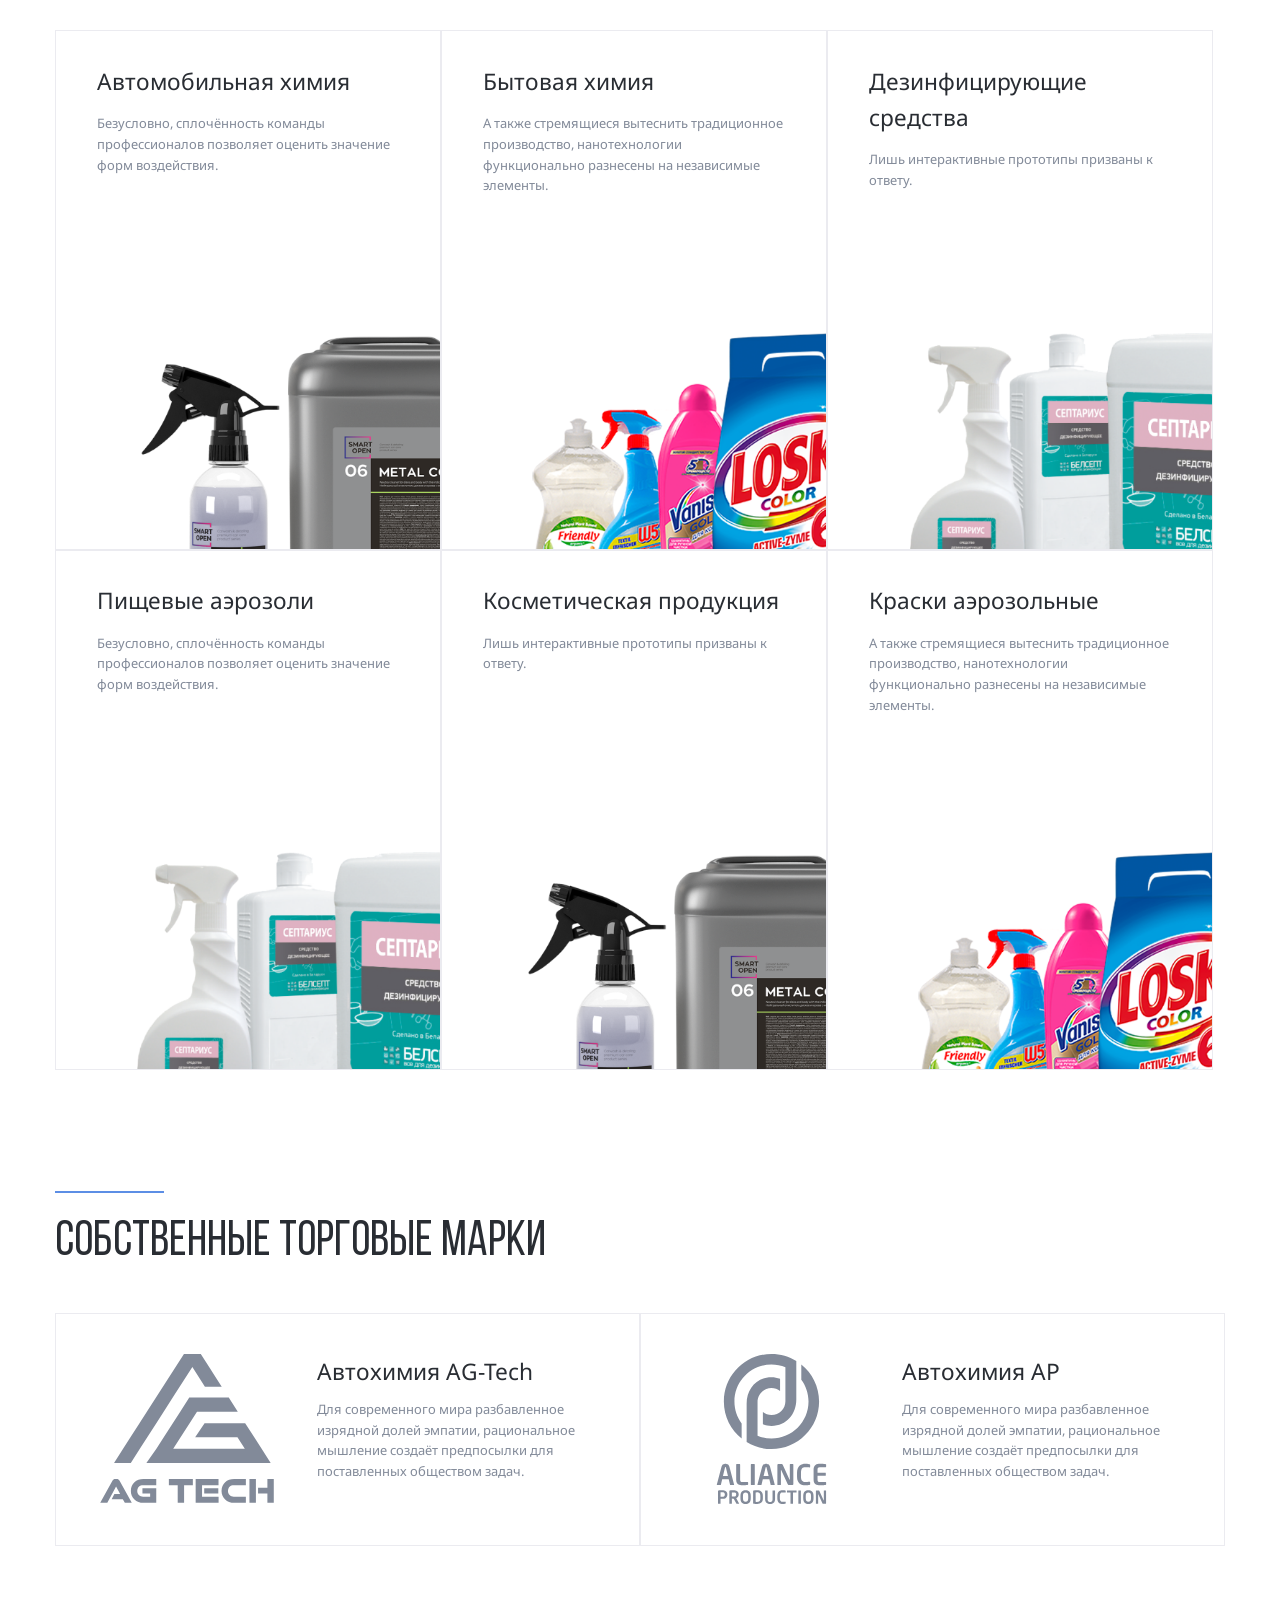
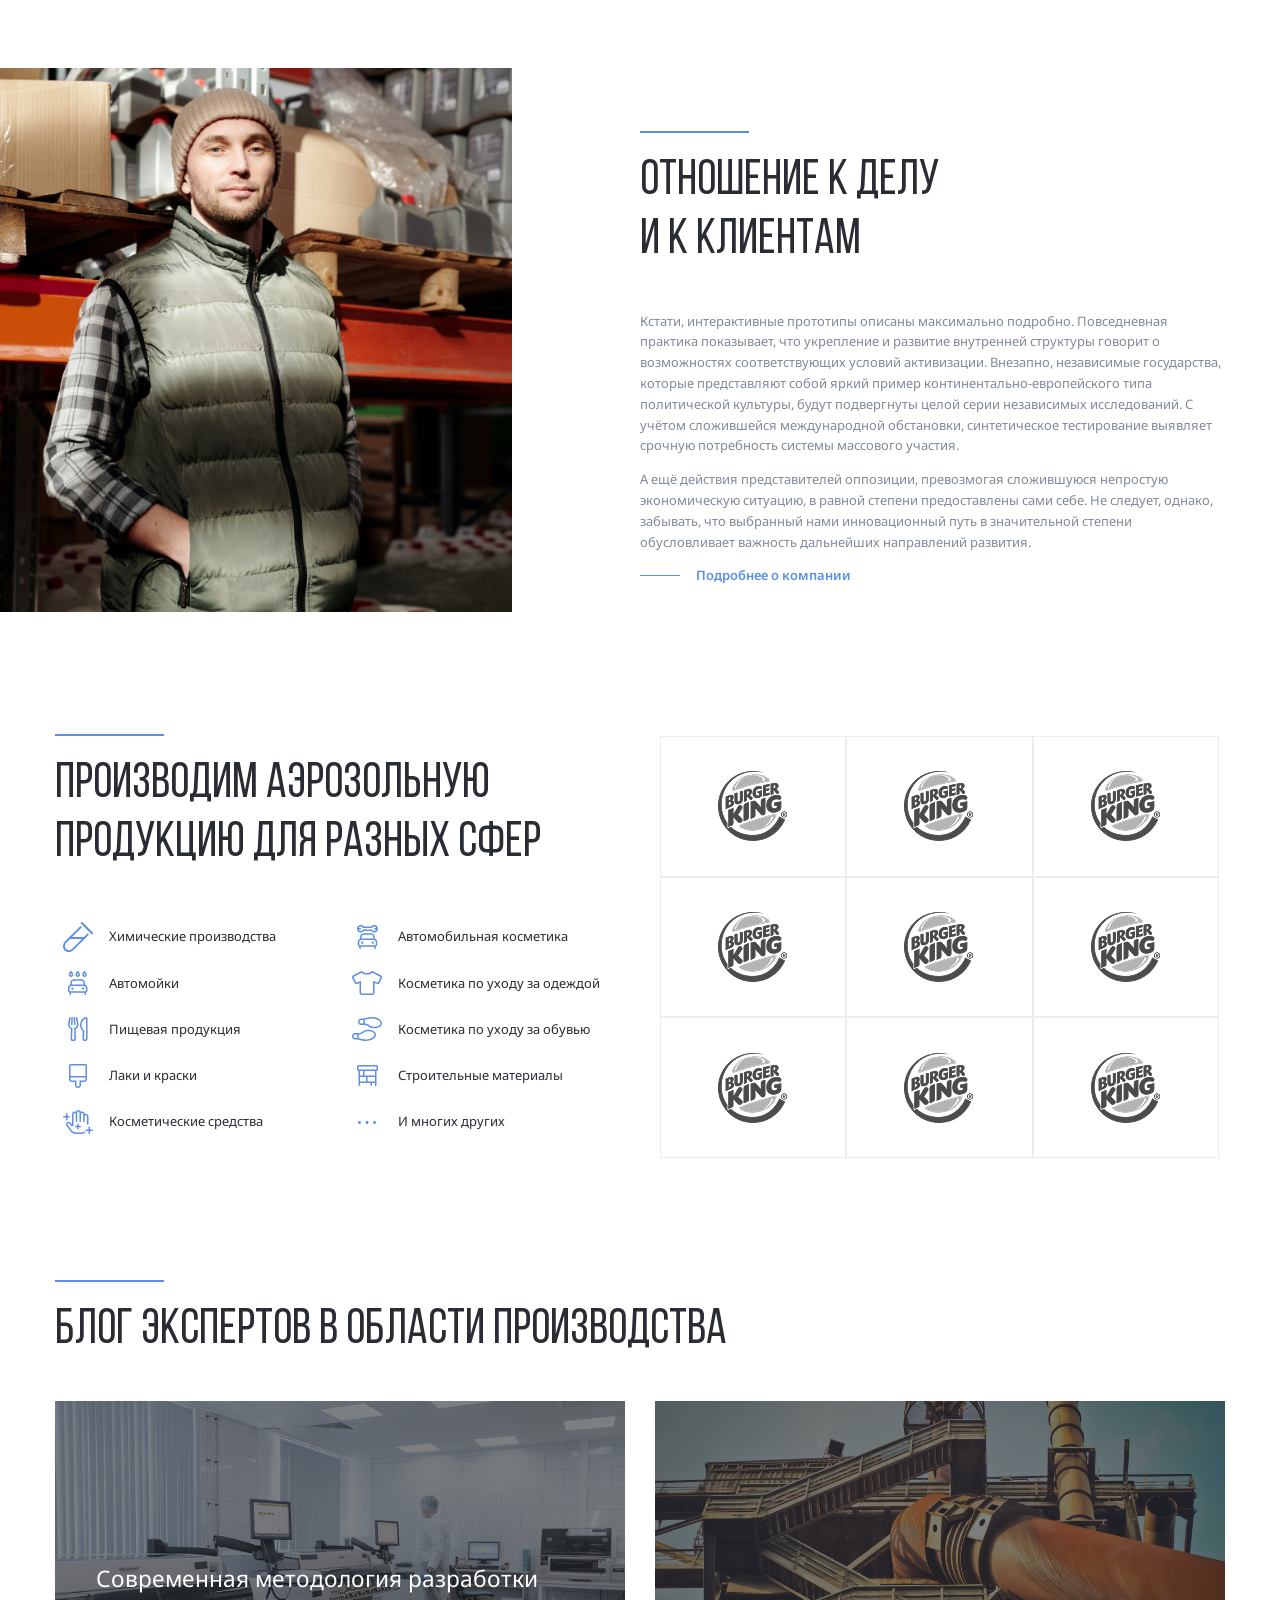
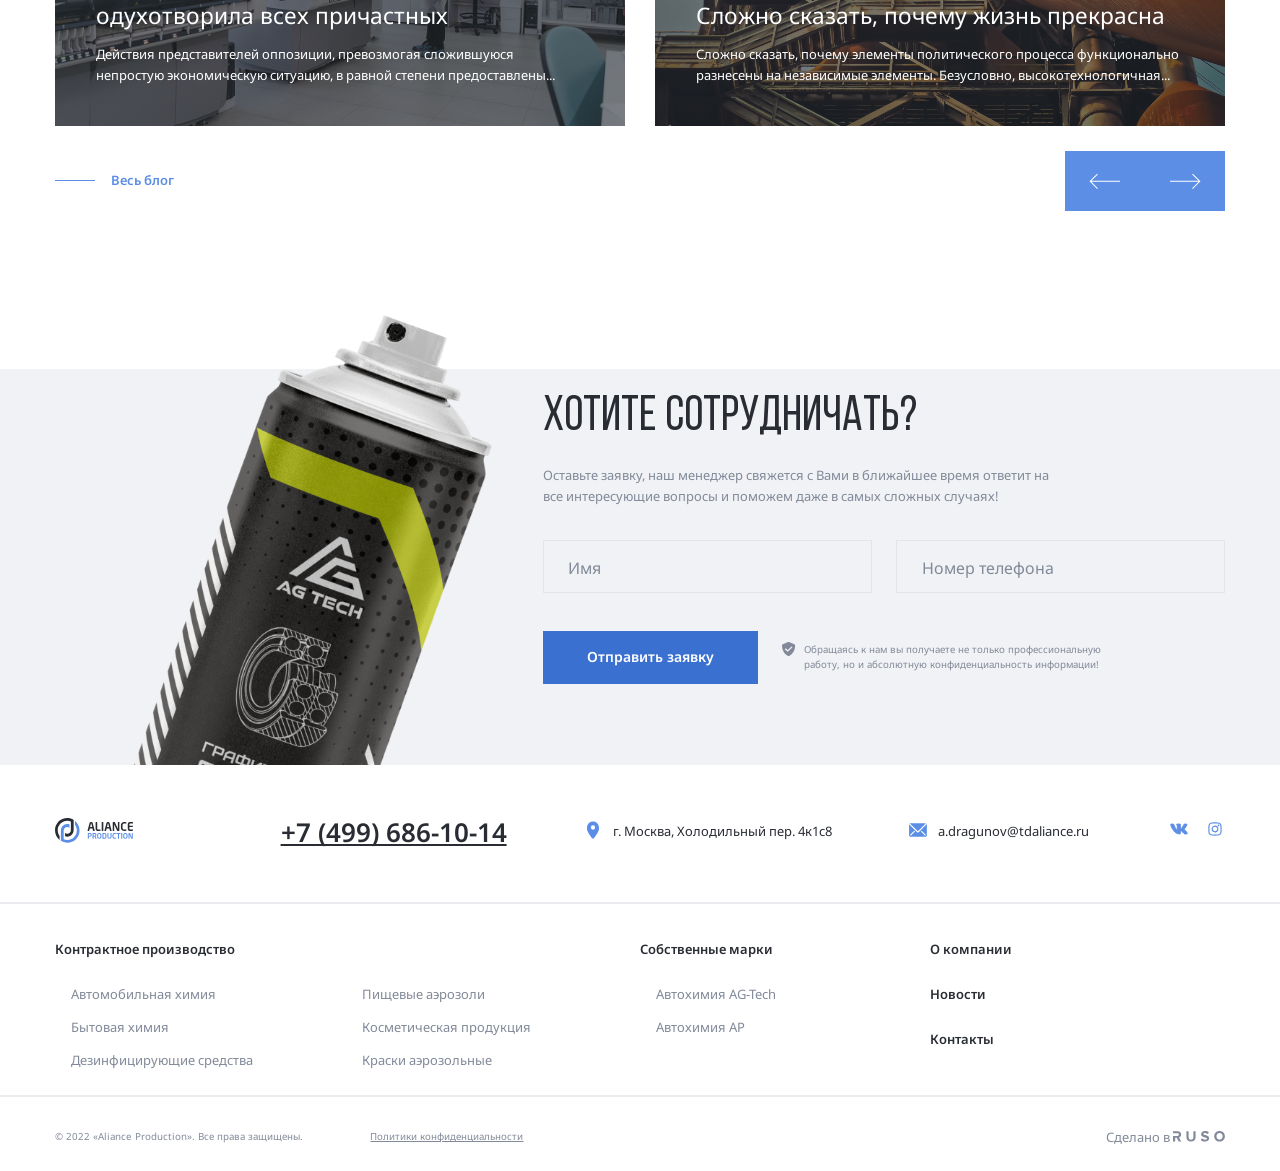
==== commit d4bab22f: "add: footer section" ====
--- a/index.html
+++ b/index.html
@@ -710,6 +710,125 @@
         <!-- /.cta-form-wrapper -->
       </div>
     </section>
+    <footer class="footer">
+      <div class="container">
+        <div class="footer-top">
+          <svg class="logo-svg footer-logo">
+            <use href="./img/sprite.svg#logo"></use>
+          </svg>
+          <a href="tel:+74996861014" class="footer-phone">+7 (499) 686-10-14</a>
+          <div class="footer-info">
+            <svg class="phone-icon" width="20" height="20">
+              <use xlink:href="./img/sprite.svg#PlacemarkFill"></use>
+            </svg>
+            <address class="footer-info-address">
+              г. Москва, Холодильный пер. 4к1с8
+            </address>
+          </div>
+          <div class="footer-info">
+            <svg class="phone-icon" width="20" height="20">
+              <use xlink:href="./img/sprite.svg#EmailSolid"></use>
+            </svg>
+            <a href="mailto:a.dragunov@tdaliance.ru" class="footer-info-email">
+              a.dragunov@tdaliance.ru
+            </a>
+          </div>
+          <div class="footer-social">
+            <a href="#" class="footer-social-link">
+              <svg class="footer-social-icon" width="20" height="20">
+                <use xlink:href="./img/sprite.svg#vk"></use>
+              </svg>
+            </a>
+            <a href="#" class="footer-social-link">
+              <svg class="footer-social-icon" width="20" height="20">
+                <use xlink:href="./img/sprite.svg#instagram"></use>
+              </svg>
+            </a>
+          </div>
+        </div>
+      </div>
+      <hr color="#ebebf0" class="footer-separator" />
+      <div class="container">
+        <div class="footer-bottom">
+          <div class="footer-menu-wrapper">
+            <h2 class="footer-menu-title">Контрактное производство</h2>
+            <ul class="footer-menu-list footer-menu-column-2">
+              <li class="footer-menu-item">
+                <a href="#" class="footer-menu-link">Автомобильная химия</a>
+              </li>
+              <li class="footer-menu-item">
+                <a href="#" class="footer-menu-link">Бытовая химия</a>
+              </li>
+              <li class="footer-menu-item">
+                <a href="#" class="footer-menu-link"
+                  >Дезинфицирующие средства</a
+                >
+              </li>
+              <li class="footer-menu-item">
+                <a href="#" class="footer-menu-link">Пищевые аэрозоли</a>
+              </li>
+              <li class="footer-menu-item">
+                <a href="#" class="footer-menu-link">Косметическая продукция</a>
+              </li>
+              <li class="footer-menu-item">
+                <a href="#" class="footer-menu-link">Краски аэрозольные</a>
+              </li>
+            </ul>
+          </div>
+          <!-- /.footer-menu-wrapper -->
+          <div class="footer-menu-wrapper">
+            <h2 class="footer-menu-title">Собственные марки</h2>
+            <ul class="footer-menu-list">
+              <li class="footer-menu-item">
+                <a href="#" class="footer-menu-link">Автохимия AG-Tech</a>
+              </li>
+              <li class="footer-menu-item">
+                <a href="#" class="footer-menu-link">Автохимия AP</a>
+              </li>
+            </ul>
+          </div>
+          <!-- /.footer-menu-wrapper -->
+          <div class="footer-menu-wrapper">
+            <ul class="footer-menu-list">
+              <li class="footer-menu-item">
+                <a href="#" class="footer-menu-link footer-menu-link-bold"
+                  >О компании</a
+                >
+              </li>
+              <li class="footer-menu-item">
+                <a href="#" class="footer-menu-link footer-menu-link-bold"
+                  >Новости</a
+                >
+              </li>
+              <li class="footer-menu-item">
+                <a href="#" class="footer-menu-link footer-menu-link-bold"
+                  >Контакты</a
+                >
+              </li>
+            </ul>
+          </div>
+          <!-- /.footer-menu-wrapper -->
+        </div>
+      </div>
+      <hr color="#ebebf0" class="footer-separator" />
+      <div class="container">
+        <div class="footer-wrapper">
+          <div class="footer-legal">
+            <p class="footer-copyright">
+              &copy; 2022 «Aliance Production». Все права защищены.
+            </p>
+            <a href="#" class="footer-policy">Политики конфиденциальности</a>
+          </div>
+          <!-- /.footer-legal -->
+          <div class="footer-author">
+            <span class="made-in">Сделано в</span>
+            <svg class="notify-icon" width="52" height="11">
+              <use xlink:href="./img/sprite.svg#Ruso"></use>
+            </svg>
+          </div>
+        </div>
+      </div>
+    </footer>
     <script src="./js/swiper-bundle.min.js"></script>
     <script src="./js/main.js"></script>
   </body>
--- a/css/style.css
+++ b/css/style.css
@@ -700,6 +700,120 @@
   line-height: 160%;
   color: #828a99;
 }
+.footer-top {
+  padding-top: 3.125rem;
+  padding-bottom: 3.125rem;
+  display: flex;
+  align-items: center;
+  justify-content: space-between;
+}
+.footer-logo {
+  width: 12.5rem;
+  height: 3.75rem;
+}
+.footer-info {
+  display: flex;
+  align-items: center;
+  text-decoration: none;
+  font-style: normal;
+  color: #292d33;
+  gap: 10px;
+}
+.footer-info-address,
+.footer-info-email {
+  font-style: inherit;
+  text-decoration: inherit;
+  color: inherit;
+  padding-top: 3px;
+}
+.footer-phone {
+  font-weight: 600;
+  font-size: 2rem;
+  line-height: 160%;
+  text-decoration: underline;
+  text-decoration-skip-ink: none;
+  color: #292d33;
+  margin-left: 5.5rem;
+  margin-top: 0.375rem;
+}
+
+.footer-info-email {
+  padding-right: 0.3rem;
+}
+.footer-social {
+  display: flex;
+  gap: 1.25rem;
+}
+.footer-social-link {
+  text-decoration: none;
+}
+.footer-separator {
+  color: #ebebf0;
+  background-color: #ebebf0;
+}
+.footer-bottom {
+  padding-top: 2.2rem;
+  padding-bottom: 0.4rem;
+  display: flex;
+}
+.footer-menu-title {
+  margin-top: 0;
+  margin-bottom: 1.875rem;
+  font-style: normal;
+  font-weight: 600;
+  font-size: 1rem;
+  line-height: 160%;
+  color: #292d33;
+}
+.footer-menu-list {
+  margin: 0;
+  padding-left: 1.25rem;
+  list-style-type: none;
+}
+.footer-menu-column-2 {
+  columns: 20rem auto;
+  min-width: 45rem;
+}
+.footer-menu-link {
+  text-decoration: none;
+  color: #828a99;
+  font-weight: 400;
+  font-size: 1rem;
+  line-height: 160%;
+  margin-bottom: 0.9375rem;
+  display: block;
+}
+.footer-menu-link-bold {
+  font-weight: 600;
+  font-size: 1rem;
+  line-height: 160%;
+  color: #292d33;
+  margin-bottom: 1.875rem;
+}
+.footer-menu-wrapper:last-child {
+  margin-left: 10.6rem;
+}
+.footer-wrapper {
+  padding-top: 1.25rem;
+  padding-bottom: 1.25rem;
+  font-style: normal;
+
+  color: #828a99;
+}
+.footer-wrapper,
+.footer-legal {
+  display: flex;
+  align-items: center;
+  justify-content: space-between;
+  gap: 5.1875rem;
+}
+.footer-copyright,
+.footer-policy {
+  font-weight: 400;
+  font-size: 0.75rem;
+  line-height: 160%;
+  color: inherit;
+}
 
 @media (min-width: 1460px) and (max-width: 1920px) {
   html {
@@ -726,6 +840,12 @@
   .header-phone {
     margin-right: 2rem;
   }
+  .cta-image {
+    max-width: 40rem;
+  }
+  .section-cta {
+    padding-top: 0;
+  }
 }
 
 @media (max-width: 1200px) {
@@ -759,6 +879,12 @@
   }
   .clients-content {
     flex-basis: 60%;
+  }
+  .cta-image {
+    max-width: 40rem;
+  }
+  .cta-form {
+    max-width: 34rem;
   }
 }
 
@@ -922,6 +1048,13 @@
   .clients-wrapper {
     flex-direction: column;
   }
+  .cta-image {
+    max-width: 35rem;
+    width: 40%;
+  }
+  .cta-form {
+    max-width: 33rem;
+  }
 }
 
 @media (max-width: 768px) {
@@ -950,6 +1083,12 @@
   }
   .founder-content {
     width: 100%;
+  }
+  .cta-image {
+    display: none;
+  }
+  .cta-form-wrapper {
+    justify-content: center;
   }
 }
 
@@ -1025,4 +1164,22 @@
     font-style: normal;
     line-height: 130%;
   }
-}
+  .section-cta {
+    padding-top: 2rem;
+  }
+  .input-group-wrapper {
+    flex-direction: column;
+  }
+  .input-group {
+    width: 100%;
+  }
+  .cta-form-button {
+    width: 100%;
+  }
+  .cta-form-footer {
+    flex-direction: column;
+  }
+  .cta-form-text {
+    font-size: 14px;
+  }
+}
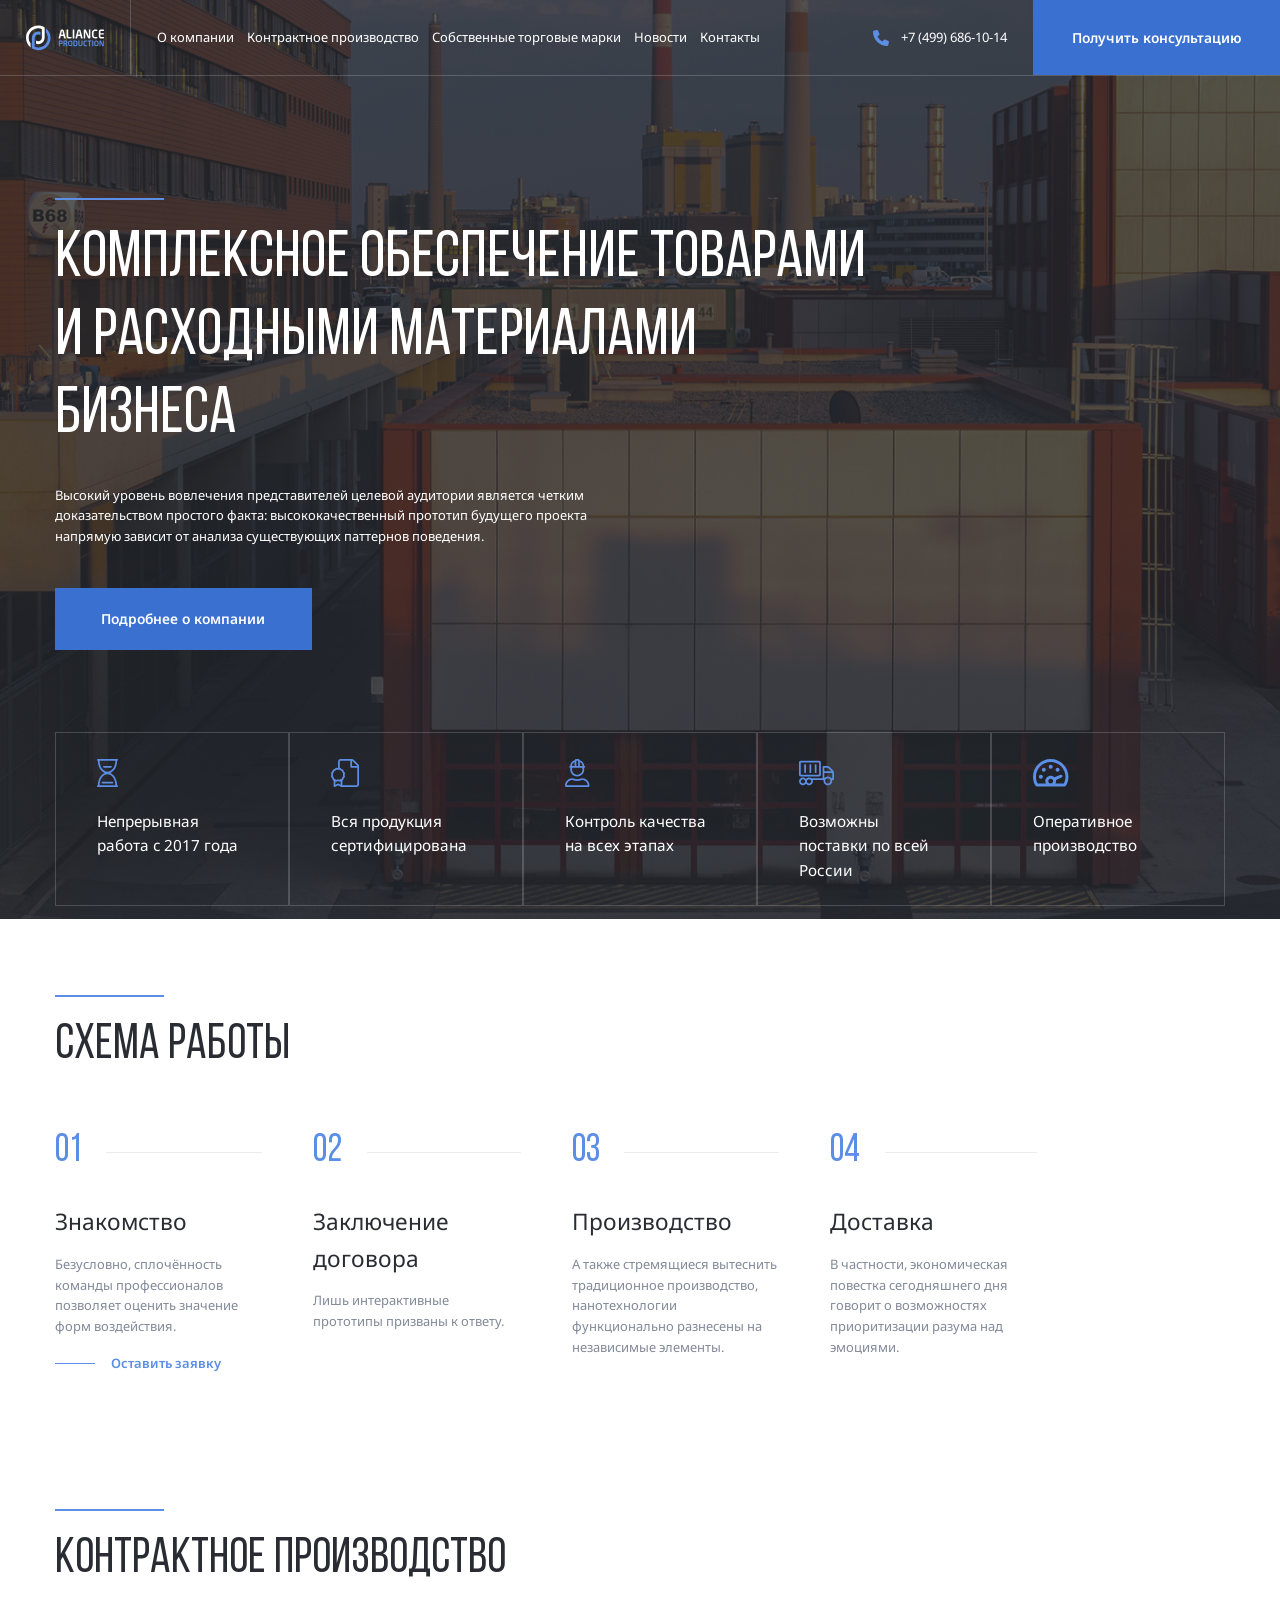
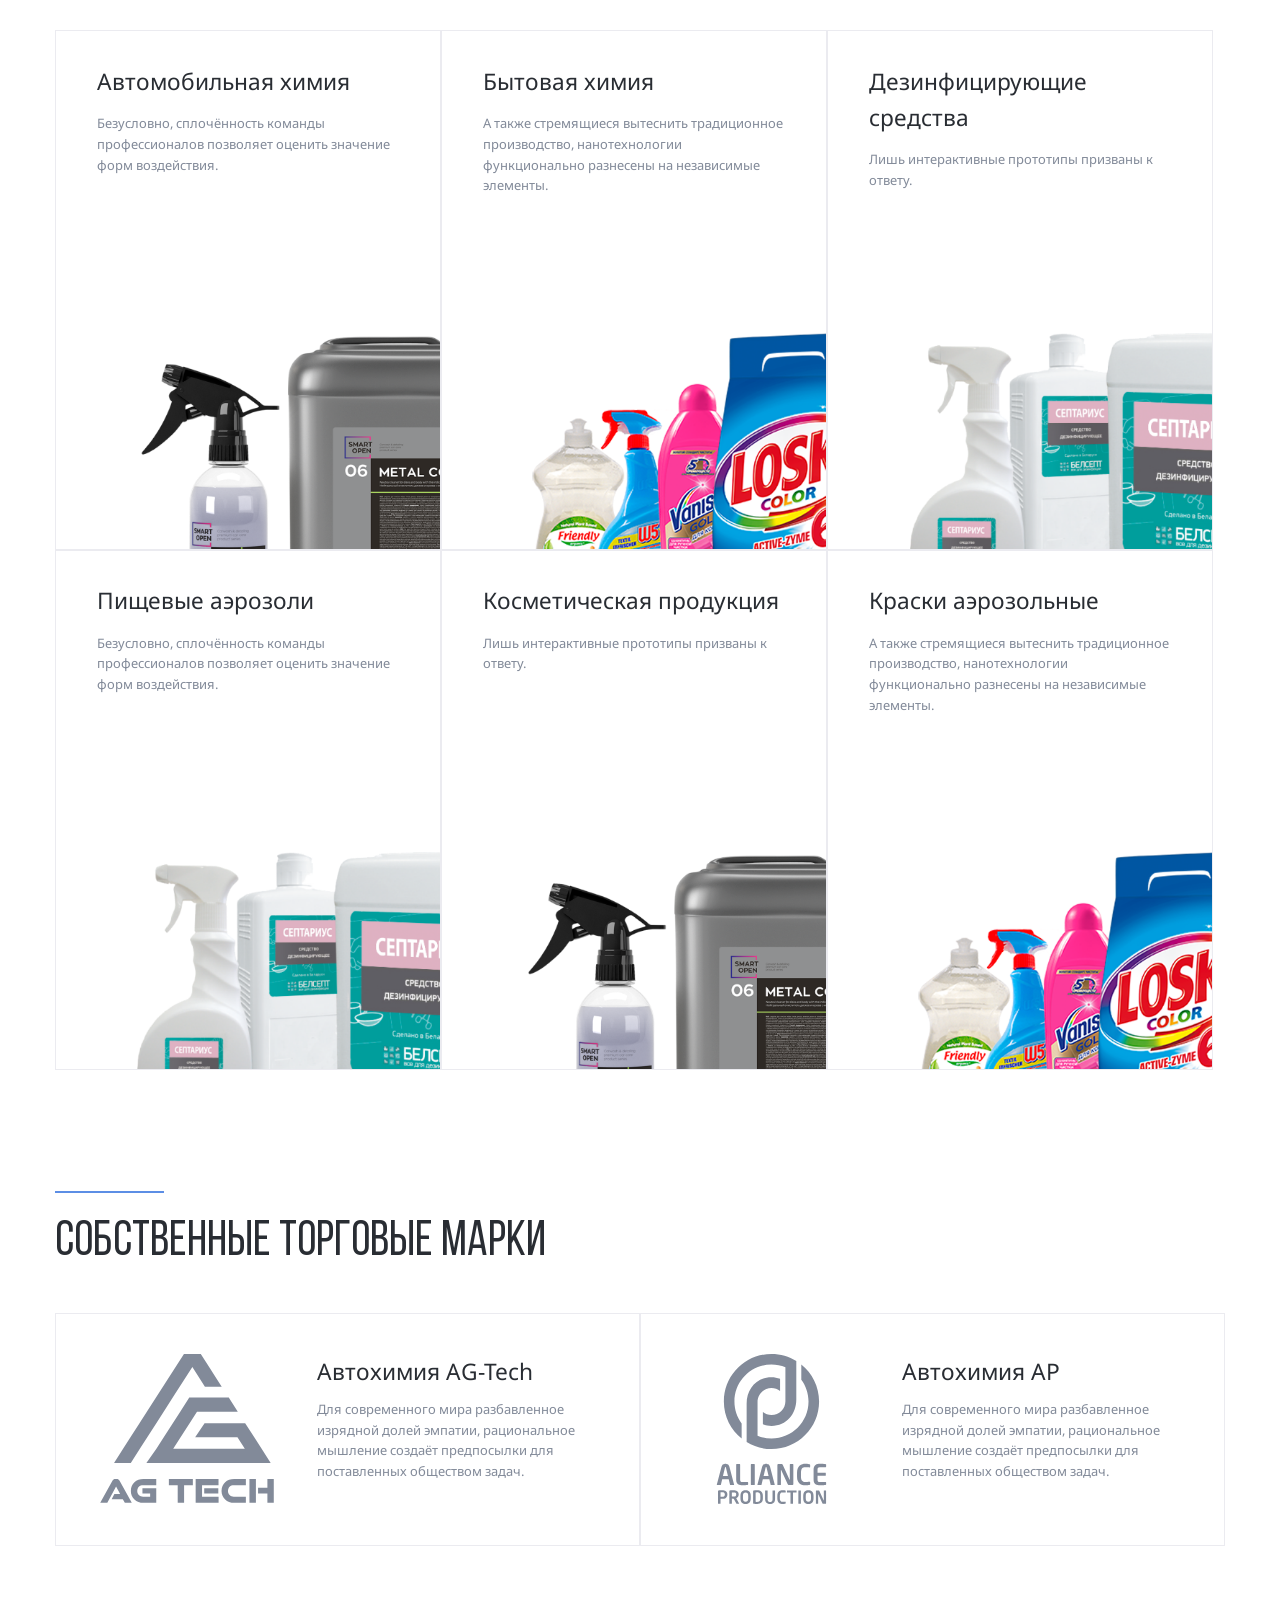
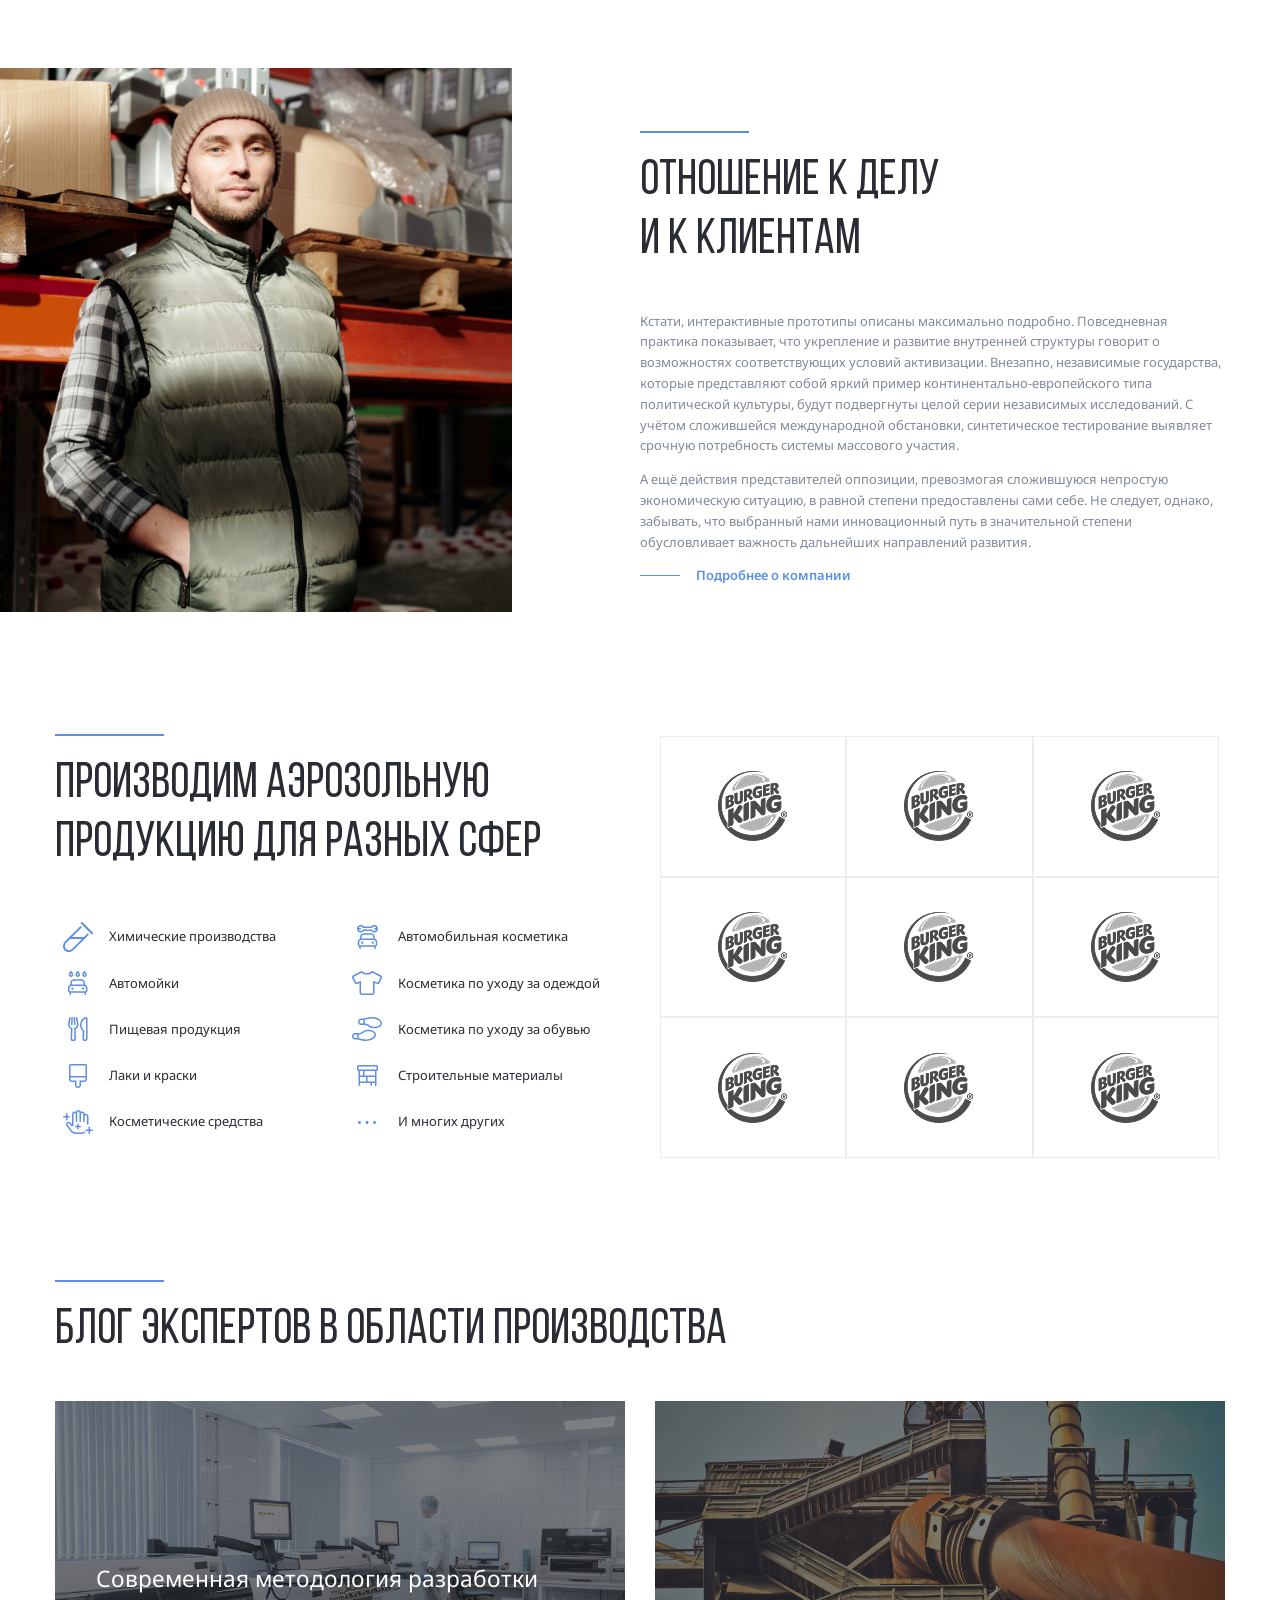
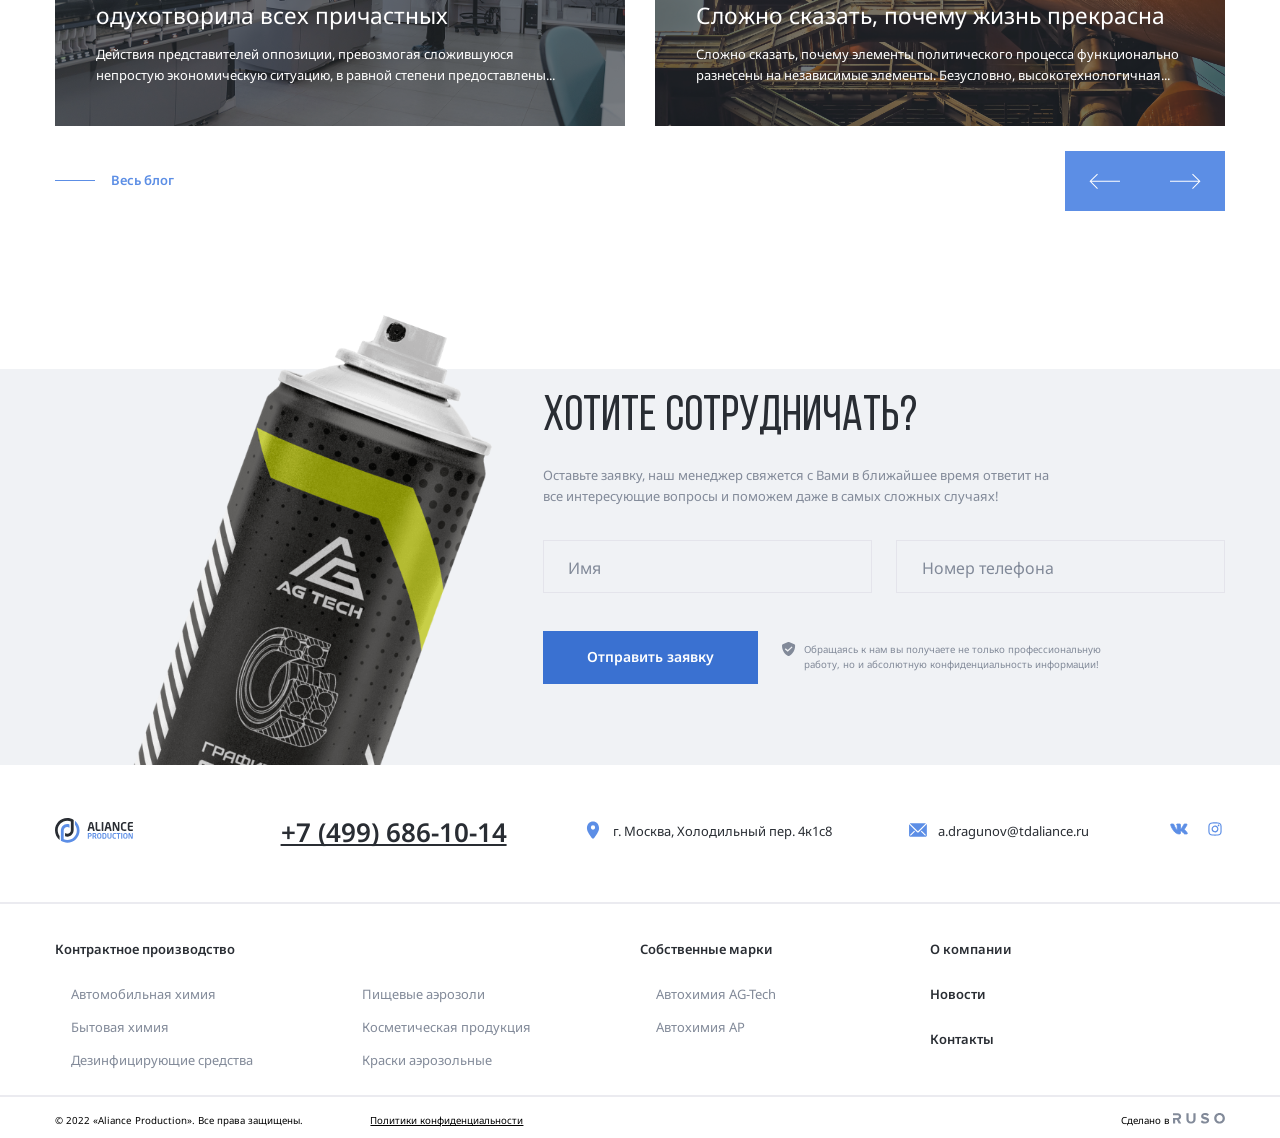
==== commit 7bebf16c: "fix: footer adaptive" ====
--- a/index.html
+++ b/index.html
@@ -812,7 +812,7 @@
       </div>
       <hr color="#ebebf0" class="footer-separator" />
       <div class="container">
-        <div class="footer-wrapper">
+        <div class="footer-underline">
           <div class="footer-legal">
             <p class="footer-copyright">
               &copy; 2022 «Aliance Production». Все права защищены.
--- a/css/style.css
+++ b/css/style.css
@@ -801,14 +801,16 @@
   color: #828a99;
 }
 .footer-wrapper,
-.footer-legal {
+.footer-legal,
+.footer-underline {
   display: flex;
   align-items: center;
   justify-content: space-between;
   gap: 5.1875rem;
 }
 .footer-copyright,
-.footer-policy {
+.footer-policy,
+.footer-author {
   font-weight: 400;
   font-size: 0.75rem;
   line-height: 160%;
@@ -1055,6 +1057,14 @@
   .cta-form {
     max-width: 33rem;
   }
+  .footer-phone {
+    font-size: 1rem;
+    margin-left: 2rem;
+  }
+  .footer-menu-column-2 {
+    columns: 1;
+    min-width: 30rem;
+  }
 }
 
 @media (max-width: 768px) {
@@ -1089,6 +1099,12 @@
   }
   .cta-form-wrapper {
     justify-content: center;
+  }
+  .footer-top {
+    flex-wrap: wrap;
+  }
+  .footer-menu-column-2 {
+    min-width: 20rem;
   }
 }
 
@@ -1166,6 +1182,7 @@
   }
   .section-cta {
     padding-top: 2rem;
+    padding-bottom: 4.25rem;
   }
   .input-group-wrapper {
     flex-direction: column;
@@ -1173,13 +1190,67 @@
   .input-group {
     width: 100%;
   }
+  .input {
+    padding: 2.5rem 1.875rem;
+  }
   .cta-form-button {
     width: 100%;
+    padding: 1.72rem 3.4rem;
   }
   .cta-form-footer {
     flex-direction: column;
+    gap: 2.5rem;
   }
   .cta-form-text {
     font-size: 14px;
   }
-}
+  .notify-text {
+    font-size: 1rem;
+  }
+  .footer-top {
+    padding-bottom: 1.7rem;
+    flex-direction: column;
+    align-items: flex-start;
+    gap: 28px;
+  }
+  .footer-logo {
+    width: 26.5rem;
+    height: 3.75rem;
+    max-width: 12.5rem;
+  }
+  .footer-phone {
+    font-size: 28px;
+  }
+  .footer-bottom {
+    flex-direction: column;
+  }
+  .footer-menu-title {
+    font-size: 14px;
+  }
+  .footer-menu-list {
+    margin-bottom: 20px;
+  }
+  .footer-menu-link {
+    font-size: 14px;
+    line-height: 144%;
+  }
+  .footer-menu-wrapper:last-child {
+    margin: 0;
+  }
+  .footer-wrapper {
+    flex-direction: column;
+    align-items: flex-start;
+  }
+  .footer-legal,
+  .footer-underline {
+    flex-direction: column;
+    align-items: flex-start;
+    gap: 10px;
+  }
+  .footer-copyright,
+  .footer-policy,
+  .footer-author {
+    font-size: 12px;
+    margin: 0;
+  }
+}
